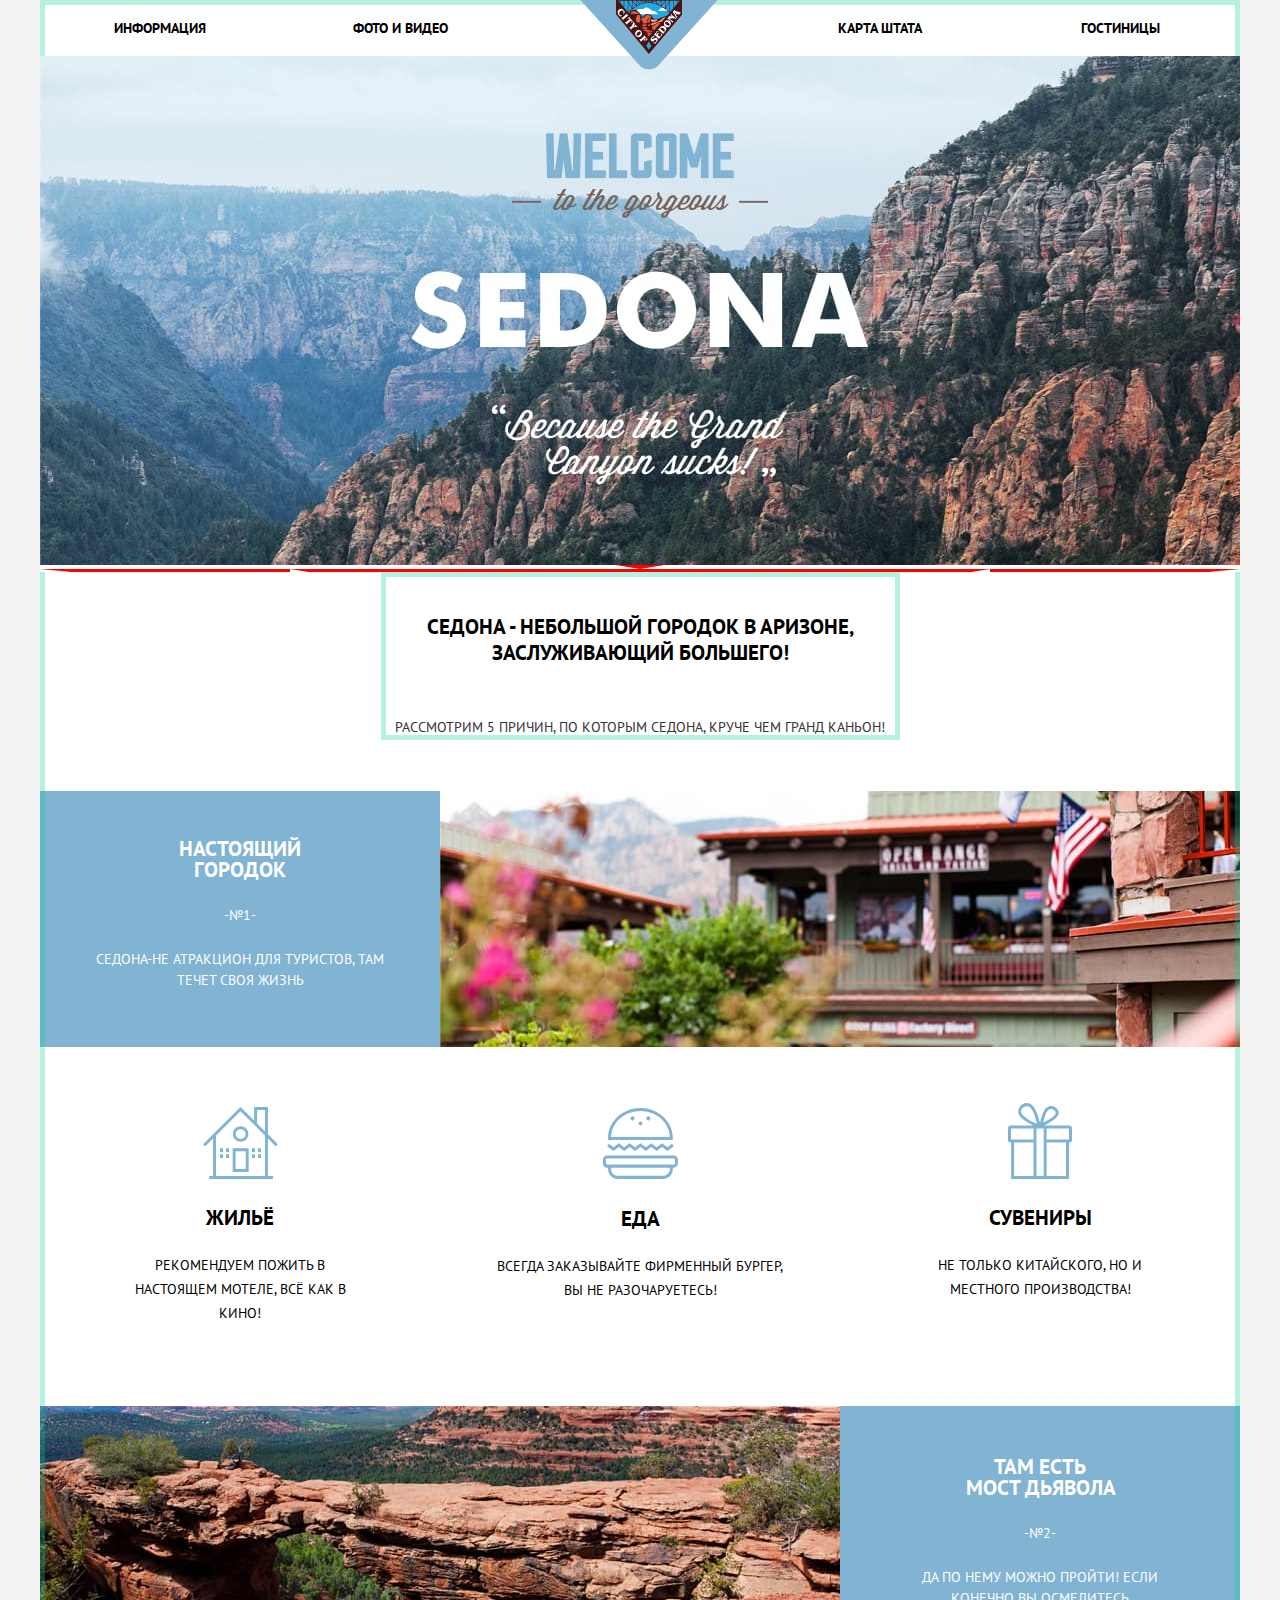
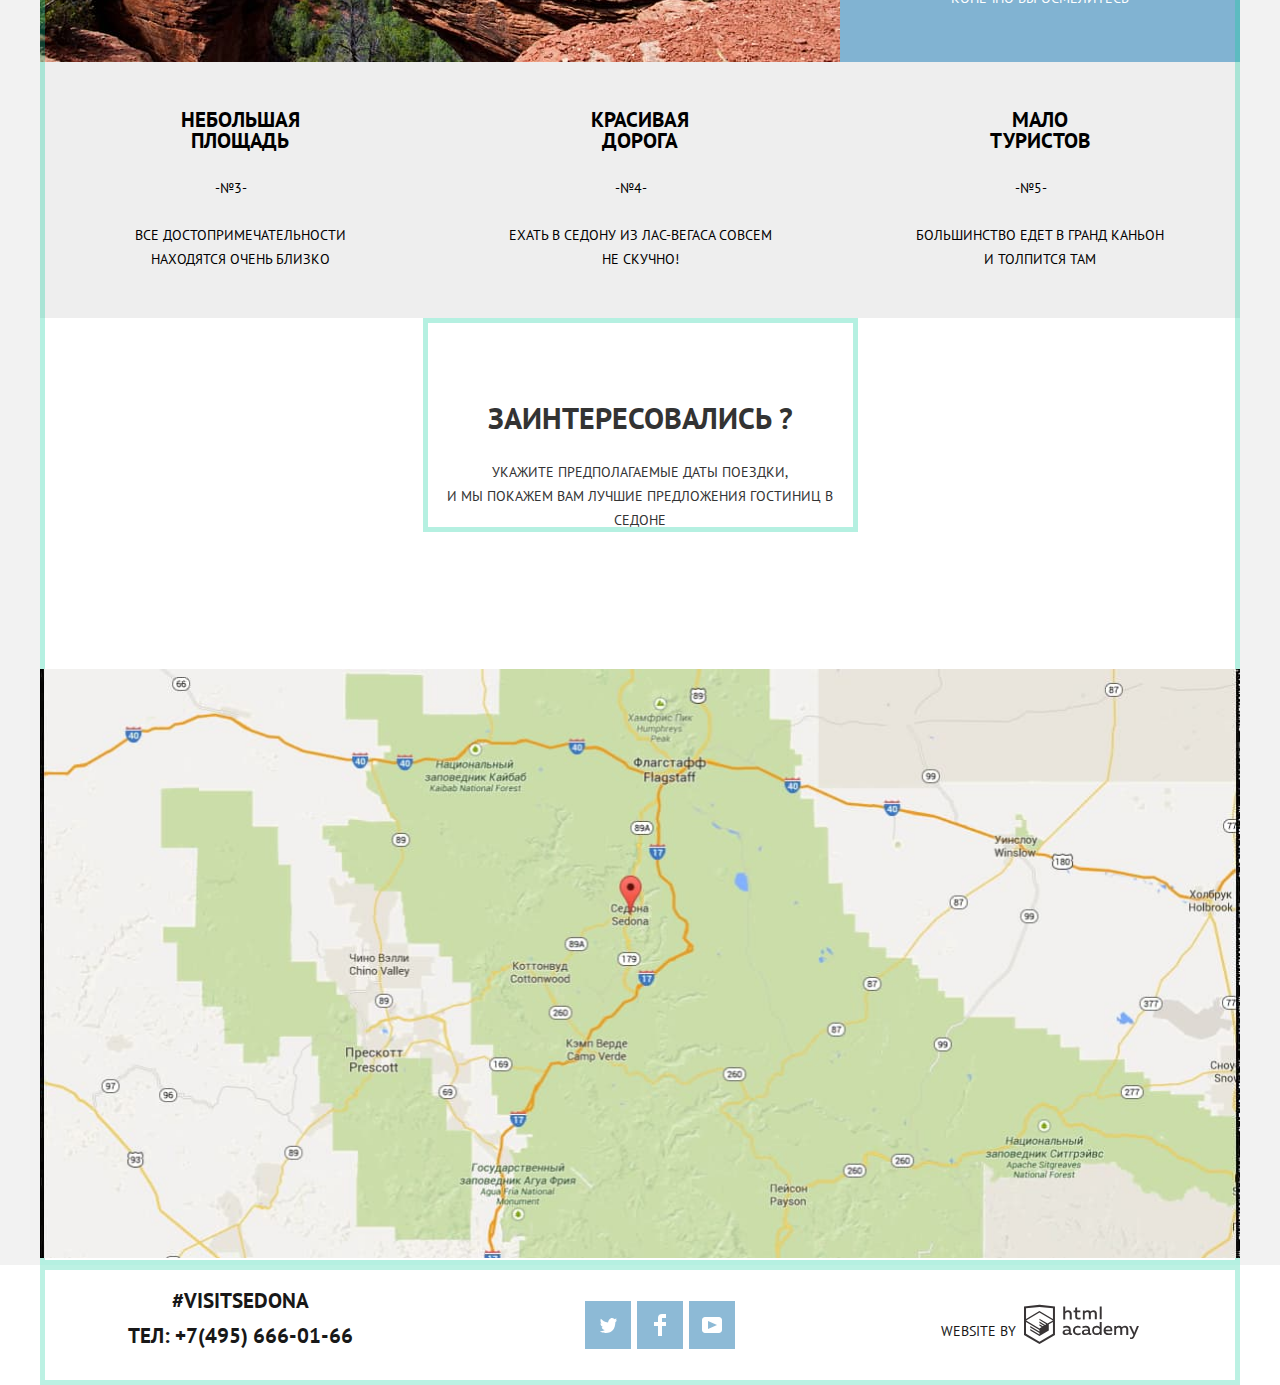
==== index.html @ dfbf3ab3 "Никак не закончим строить сетки" ====
<!DOCTYPE html>
<html class="page" lang="ru">
  <head>
    <meta charset="utf-8">
    <title>HTML Academy: Седона</title>
    <link rel="stylesheet" href="https://fonts.googleapis.com/css2?family=PT+Sans:wght@400;700&display=swap">
    <link href="normalize.css" rel="stylesheet">
    <link href="css/style.css" rel="stylesheet">
  </head>
  <body class="page-body">
    <div class="wrapper">
  <header class="main-header">
    <nav class="main-navigation">
      <a class="main-header-logo">
        <img src="img/logo-sedona.svg" width="138" height="70" alt="Логотип отеля">
      </a>
      <ul class="site-navigation">
        <li><a class="menu" href="info.html">Информация</a></li>
        <li><a class="menu" href="content.html">Фото и видео</a></li>
        <li><a class="menu" href="stateMap.html">Карта штата</a></li>
        <li><a class="menu" href="hotels.html">Гостиницы</a></li>
      </ul>
    </nav>    
  </header>  
    <main>
      <!--Main poster-->
      <section class="main-poster">
        <img class="background-picture" src="img/group.jpg" width="1200" height="509" alt="Главный постер">
        <!-- <svg class="shape" width="1200" height="57" viewBox="0 0 1200 57" fill="none" xmlns="http://www.w3.org/2000/svg"> -->
          <path d="M0 57V0L250 24V0L600 57L950 0V24L1200 0V57H0Z" fill="white"/>
          </svg>
      </section>
      <section class="wonderful-sedona">
            <p class="feature-item sedona-text-item">Седона - небольшой городок в Аризоне,
            заслуживающий большего!</p><br><br>
            <p class="feature-item reasons-text-item">
              Рассмотрим 5 причин, по которым Седона, круче чем Гранд Каньон!
            </p>
      </section>
      <section class="real-town">
        <div class="city">
          <p class="subtitle-white true-city">Настоящий городок</p>
          <p class="text-white numero">-№1-</p>
          <p class="text-white live-goes-on">Седона-не атракцион для туристов, там течет своя жизнь</p>
        </div>
        <img src="img/city.jpg" width="800" height="256" alt="улица городка">
      </section>
      <section>
        <ul class="icons">
          <li>
            <img class="house-icon" src="img/house-icon.svg" width="75" height="72" alt="иконка домика">
            <p class="subtitle-black house-text">Жильё</p>
            <p class="black-text house-description-text">Рекомендуем пожить в настоящем мотеле, всё как в кино!</p>
          </li>
          <li>
            <img class="burger-icon" src="img/burger-icon.svg" width="75" height="70" alt="иконка бургера">
            <p class="subtitle-black burger-text">Еда</p>
            <p class="black-text burger-description">Всегда заказывайте фирменный бургер, вы не разочаруетесь!</p>
          </li>
          <li>
            <img class="gift-icon" src="img/gift-icon.svg" width="64" height="77" alt="иконка сувенира">
            <p class="subtitle-black gift-text">Сувениры</p>
            <p class="black-text gift-description">Не только китайского, но и местного производства!</p>
          </li>
        </ul>
      </section>
      <section class="devil-bridge">
        <img src="img/bridge.jpg" width="800" height="256" alt="дьявольский мост">
        <div class="city">
          <p class="subtitle-white bridge-text">Там есть <nobr>мост дьявола</nobr></p>
          <p class="text-white numero">-№2-</p>
          <p class="text-white live-goes-on">Да по нему можно пройти! Если конечно вы осмелитесь</p>
        </div>    
      </section>
      <section class="gray-background">
        <ul class="icons gray-line-features">
          <li>
            <p class="subtitle-black small-square">Небольшая площадь</p>
            <p class="black-text numero">-№3-</p>
            <p class="black-text small-square-description">Все достопримечательности находятся очень близко</p>
          </li>
          <li>
            <p class="subtitle-black small-square">Красивая дорога</p>
            <p class="black-text numero">-№4-</p>
            <p class="black-text sedona-not-boring">Ехать в Седону из Лас-Вегаса совсем не скучно!</p>
          </li>
          <li>
            <p class="subtitle-black small-square">Мало туристов</p>
            <p class="black-text numero">-№5-</p>
            <p class="black-text small-square-description">Большинство едет в гранд каньон и толпится там</p>
          </li>
        </ul>  
      </section>
      <section class="interested">
            <p class="feature-item interested-text-item">Заинтересовались ?</p>
            <p class="feature-item travel-date-text-item">Укажите предполагаемые даты поездки,<br>
            и мы покажем вам лучшие предложения гостиниц в седоне
            </p>
      </section>
      <!-- Booking form -->
      <section class="form">
        <button type="button">Поиск гостиницы в седоне</button>
        <form action="https://echo.htmlacademy.ru" method="post">
          <p>
            <label for="check-in-date">Дата заезда</label> 
            <input id="check-in-date" type="text" name="check-in" placeholder="24 апреля 2017"> 
          </p>
          <p>
            <label for="check-out-date">Дата выезда</label> 
            <input id="check-out-date" type="text" name="check-out" placeholder="4 июля 2017"> 
          </p>
          <p>
            <label for="number-of-adults">Взрослые</label> 
            <button type="button">+</button>
            <input id="number-of-adults" type="number" name="adults" placeholder="2">
            <button type="button">-</button>  
          </p>
          <p>
            <label for="number-of-kids">Дети</label> 
            <button type="button">-</button>   
            <input id="number-of-kids" type="number" name="kids" placeholder="0">
            <button type="button">+</button>
          </p>    
          <button type="submit">Найти</button>
        </form>
      </section>    
      <section>
          <img class="map-picture" src="img/map.png" width="1200" height="594" alt="карта">
      </section>  
    </main>
    <footer class="page-footer">
      <!--Contact info-->
      <section>
          <a class="contacts visit" href="#">#VISITSEDONA</a>
          <a class="contacts tel" href="tel:+7(495) 666-01-66">ТЕЛ: +7(495) 666-01-66</a>
      </section>
      <!--Social network icons-->
      <section>
        <ul class="social-button">
          <li>
            <a class="social-items twitter" href="www.twitter.com">
              <img src="img/twitter.svg" width="17" height="17" alt="Иконка Twitter">
            </a>
          </li>
          <li>
            <a class="social-items facebook" href="www.facebook.com">
              <img src="img/fb-icon.svg" width="12" height="22" alt="Иконка Facebook">
            </a>
          </li>
          <li>
            <a class="social-items youtube" href="www.youtube.com">
              <img src="img/youtube.svg" width="20" height="16" alt="Иконка Youtube">
            </a>
          </li>
        </ul>
      </section>
      <!--Website creator info-->
      <section class="copyright">
          <a class="website" href="https://htmlacademy.ru/intensive/htmlcss">
            <p class="created">WEBSITE BY</p>
            <svg class="academy" width="115" height="41" id="Layer_1" data-name="Layer 1" xmlns="http://www.w3.org/2000/svg" viewBox="0 0 108.08 36.85"><title>logo-htmlacademy-small1</title><path d="M44.61,26.88a2,2,0,0,0,.55-0.1v1.33a3.25,3.25,0,0,1-1.18.21,1.67,1.67,0,0,1-1.67-1,4.84,4.84,0,0,1-3.14,1.08c-1.51,0-2.91-.83-2.91-2.55,0-2.13,2-2.79,3.71-2.79a11.08,11.08,0,0,1,2.17.25v-0.3c0-1-.76-1.77-2.19-1.77a7.42,7.42,0,0,0-3,.64v-1.7a10.21,10.21,0,0,1,3.19-.55c2.36,0,3.81,1.12,3.81,3.65v3a0.54,0.54,0,0,0,.49.59h0.17Zm-6.44-1.13A1.35,1.35,0,0,0,39.63,27h0.11a3.39,3.39,0,0,0,2.41-1V24.58a9.72,9.72,0,0,0-1.81-.21c-1,0-2.16.33-2.16,1.38h0Zm12.36-6.11a5,5,0,0,1,2.57.64V22a4.08,4.08,0,0,0-2.3-.7,2.75,2.75,0,1,0,0,5.49,5,5,0,0,0,2.43-.64v1.71a6.27,6.27,0,0,1-2.76.57A4.21,4.21,0,0,1,46,24.51q0-.21,0-0.41a4.32,4.32,0,0,1,4.18-4.46h0.38Zm12.17,7.24a2,2,0,0,0,.55-0.1v1.33a3.25,3.25,0,0,1-1.18.21,1.67,1.67,0,0,1-1.67-1,4.84,4.84,0,0,1-3.14,1.08c-1.51,0-2.91-.83-2.91-2.55,0-2.13,2-2.79,3.71-2.79a11.08,11.08,0,0,1,2.17.25v-0.3c0-1-.76-1.77-2.19-1.77a7.42,7.42,0,0,0-3,.64v-1.7a10.21,10.21,0,0,1,3.19-.55c2.36,0,3.81,1.12,3.81,3.65v3a0.54,0.54,0,0,0,.49.59h0.17Zm-6.44-1.13A1.35,1.35,0,0,0,57.73,27h0.11a3.39,3.39,0,0,0,2.41-1V24.58a9.72,9.72,0,0,0-1.81-.21c-1.06,0-2.16.33-2.16,1.38h0ZM73,16V28.2H71.35V26.88a3.88,3.88,0,0,1-3.19,1.54,4.4,4.4,0,0,1,0-8.78,3.81,3.81,0,0,1,3,1.3V16H73Zm-4.53,5.22a2.76,2.76,0,1,0,0,5.52A2.86,2.86,0,0,0,71.15,25V23A2.91,2.91,0,0,0,68.49,21.27ZM79,19.64c3.31,0,4.46,2.68,3.92,5.09H76.7c0.21,1.5,1.67,2.11,3.19,2.11a6.11,6.11,0,0,0,2.64-.59v1.6a7.14,7.14,0,0,1-3,.57C77,28.42,74.78,27,74.78,24a4.18,4.18,0,0,1,4-4.39H79Zm0.09,1.54a2.28,2.28,0,0,0-2.44,2.1v0.06H81.3A2,2,0,0,0,79.13,21.18Zm5.73,7V19.87h1.65v1a3.81,3.81,0,0,1,2.78-1.27A2.86,2.86,0,0,1,91.89,21a4.12,4.12,0,0,1,2.91-1.33A3.06,3.06,0,0,1,98,23V28.2h-1.9V23.05a1.59,1.59,0,0,0-1.42-1.75H94.42a2.8,2.8,0,0,0-2.07,1.12V28.2h-1.9V23.05A1.59,1.59,0,0,0,89,21.31H88.8a3,3,0,0,0-2.21,1.29v5.63H84.86Zm21.31-8.33h1.9l-3.91,9.46c-0.9,2.17-2.09,2.86-3.35,2.86a4.76,4.76,0,0,1-1.1-.14V30.46a2.86,2.86,0,0,0,.85.12c0.9,0,1.58-.64,2.07-1.9l0.17-.42-4-8.4h2l2.86,6.29ZM38.73,1.46V6.22a3.81,3.81,0,0,1,2.7-1.14,3.25,3.25,0,0,1,3.44,3.4v5.15H43V8.72a1.81,1.81,0,0,0-1.61-2h-0.3a2.93,2.93,0,0,0-2.32,1.39v5.52h-1.9V1.46h1.9ZM49.94,2.31v3h3V6.91h-3v3.81c0,1.1.5,1.46,1.58,1.46a4.49,4.49,0,0,0,1.69-.33v1.6A6.8,6.8,0,0,1,51,13.8a2.55,2.55,0,0,1-2.86-2.74V6.89H46.58V5.26h1.5V2.74Zm5.4,11.31V5.28H57v1A3.81,3.81,0,0,1,59.77,5a2.86,2.86,0,0,1,2.6,1.33A4.12,4.12,0,0,1,65.28,5,3.06,3.06,0,0,1,68.44,8.4v5.21h-1.9V8.46a1.59,1.59,0,0,0-1.42-1.75H64.89a2.8,2.8,0,0,0-2.07,1.12v5.78h-1.9V8.46A1.59,1.59,0,0,0,59.5,6.71H59.27A3,3,0,0,0,57.06,8v5.63H55.34ZM71.17,1.45H73V13.6H71.17V1.45ZM14.71,0H14.55L0,1.54V28.21l14.55,8.66,14.55-8.66V1.54Zm12.5,27.1L14.55,34.64,1.9,27.12V16.18l12.59,7.5V25L5.86,19.9v1.31l8.68,5.21v1.39L5.87,22.65V24l8.68,5.21,8.75-5.24V18.31L27.2,16V27.12Zm0-12.53-3.48,2-1.6,1L14.51,13v1.31L21,18.23H21l-0.14.09-1,.54-5.37-3.2V17l4.24,2.52-1,.67-3.2-1.9v1.31l2.1,1.24L14.5,22.1,2,14.65,14.51,7.11Zm0-1.32L14.49,5.76,1.91,13.25v-10L14.56,1.92,27.21,3.25v10h0Z" transform="translate(0 -0.02)" fill="#231f20"/></svg>
          </a>
      </section>
    </footer>
  </body>
</html>
---- css/style.css ----
/* Variables */
:root {
  --basic-black: #000000;
  --basic-white: #ffffff;
  --blue: #81B3D2;
  --medium-blue: #669EC0;
  --dark-blue: #5496BD;
  --silver: #EEEEEE;
  --dark-silver: #B3B3B3;
  --brown: #766357;
  --dark-gray: #231F20;
  --dark-white: #F2F2F2;
  --light-black: #333333;
  --basic-gray: #666666;
  --text-blue: #639FC3;
  --hover-brown: #604E43;
  --active-brown: #503E33;
  --brown-text: #A9A19B;
  --metalic: #BDBBBC;
  --narrow-silver: #CACACA;
  --checkbox-gray: #6a6a6a;
}

body {
  min-width: 1200px;
  margin: 0 auto;
  padding: 0;
  font-family: "PT Sans", Arial, sans-serif;
  font-size: 14px;
  line-height: 24px;
  font-weight: 400;
  text-transform: uppercase;
  color: var(--basic-black);
  background-color: var(--basic-white);
}

a {
  text-decoration: none;
}
  
img {
    max-width: 100%;
    height: auto;
}

/* Form */
.form {
  display: none;
}

/* Main navigation */
.site-navigation {
  font-weight: 700;
  font-size: 14px;
  line-height: 26px;
  color: var(--basic-black);
  display: flex;
  justify-content: center;
  align-items: center;
  list-style: none;
  width: 100%;
  padding-left: 0;
  margin-top: 15px;
  margin-bottom: 15px;
}

/* Main navigation style link */

.site-navigation {
  list-style: none;
}

.menu:link {
  color: var(--basic-black);
}

.menu:hover {
  color: var(--blue);
}

.menu:visited {
  color: var(--dark-silver);
}

.menu:active {
  color: var(--brown);
}

/* Content */

.sedona-text-item {
  font-weight: 700;
  font-size: 21px;
  line-height: 26px;
  color: var(--basic-black);
  margin: 0;
  padding: 0;
}

.reasons-text-item {
  font-size: 14px;
  line-height: 26px;
  color: var(--light-black);
  margin: 0;
  padding: 0;
}

.interested-text-item {
  font-weight: 700;
  font-size: 30px;
  line-height: 24px;
  color: var(--light-black);
}

.travel-date-text-item {
  font-size: 14px;
  line-height: 24px;
  margin: 0;
  color: var(--light-black);
  text-align: center;
}

.icons {
  list-style: none;
  display: grid;
  grid-template-columns: 1fr 1fr 1fr;
  margin: 0px;
  padding: 0px; 
}

/* House item with description */

.house-icon {
  display: flex;
  padding-top: 60px;
  margin: 0 auto;
}

.house-text {
  padding-top: 28px;
  text-align: center;
  margin: 0;
}

.house-description-text {
  max-width: 254px;
  padding-top: 25px;
  text-align: center;
  margin: 0 auto;
}

/* Burger item with description */

.burger-icon {
  display: flex;
  padding-top: 61px;
  margin: 0 auto;
}

.burger-text {
  padding-top: 29px;
  text-align: center;
  margin: 0;
}

.burger-description {
  max-width: 297px;
  padding-top: 25px;
  text-align: center;
  margin: 0 auto;
}

/* Gift item with description */

.gift-icon {
  display: flex;
  padding-top: 56px;
  margin: 0 auto;
}

.gift-text {
  padding-top: 28px;
  text-align: center;
  margin: 0;
}

.gift-description {
  max-width: 270px;
  padding-top: 25px;
  text-align: center;
  margin: 0 auto;
}

/* Small square with description */

.small-square {
  max-width: 119px;
  padding-top: 47px;
  margin: 0 auto;
  text-align: center;
}

.small-square-description {
  max-width: 250px;
  padding-top: 23px;
  text-align: center;
  margin: 0 auto;
}

.sedona-not-boring {
  max-width: 265px;
  padding-top: 23px;
  text-align: center;
  margin: 0 auto;
}

.gray-line-features {
  min-height: 256px;
}

.gray-background {
  background-color: var(--silver);
}
.city {
  background-color: var(--blue);
  text-align: center;
}

.subtitle-white {
  font-weight: 700;
  font-size: 21px;
  line-height: 21px;
  color: var(--basic-white);
}

.text-white {
  font-size: 14px;
  line-height: 21px;
  color: var(--basic-white);
}

.text-white-subtitle {
  font-weight: 700;
  font-size: 16px;
  line-height: 21px;
  color: var(--basic-white);
}

.subtitle-black {
  font-weight: 700;
  font-size: 21px;
  line-height: 21px;
  color: var(--basic-black); 
}

.text-black {
  font-size: 14px;
  line-height: 21px;
  color: var(--basic-black);
}

.sort {
  font-size: 12px;
  line-height: 18px;
  color: var(--basic-black);
}

/* Feature */

.feature-item {
  text-align: center;
}

/* Footer */

.contacts {
  font-weight: 700;
  font-size: 21px;
  line-height: 26px;
  color: var(--basic-black);
}

/* Social button */

.social-button {
  list-style: none;
  text-align: center;
}

.sort-items {
  list-style: none; 
}

.social-items:link {
  background-color: var(--blue);
}
.social-items:hover {
  background-color: var(--medium-blue);
}
.social-items:active {
  background-color: var(--dark-blue);
}

.website {
  display: flex;
  flex-direction: row;
  font-size: 14px;
  line-height: 26px;
  color: var(--basic-black);
}

.academy:link path {
  fill: var(--dark-gray);
}

.academy:hover path {
  fill: var(--blue);
}

.academy:active path {
  fill: var(--metalic);
}

.option:link {
  color: var(--basic-black);
  opacity: 0.3;
  border-bottom: 1px dotted;
  border-color: var(--blue);
}

.option:hover {
  color: var(--blue);
  opacity: 1;
  border-bottom: 1px dotted;
  border-color: var(--blue);
}

.option:active {
  color: var(--basic-black);
  border: none;
}
.option:visited {
  color: var(--blue);
  border: none;
}

.hotel-name:link {
  color: var(--basic-black);
}

.hotel-name:hover {
  color: var(--blue);
}

.hotel-name:active .hotel-text {
  color: var(--basic-black);
  opacity: 0.3;
}

/* up & down Narrows */

.narrow:link path {
  fill: var(--narrow-silver);
}

.narrow:hover path {
  fill: var(--basic-black);
}

.narrow:active path {
  fill: var(--blue);
}

.narrow:visited path {
  fill: var(--blue);
}

/* Buttons */
.more-info {
  width: 110px;
  min-height: 27px;
  color: var(--basic-white);
  background-color: var(--blue);
}

.show-button {
  font-size: 14px;
  line-height: 21px;
  width: 137px;
  min-height: 36px;
  color: var(--basic-white);
  border: 2px solid;
  border-color: var(--basic-white);
  border-radius: 2px;
}

.show-button:hover {
  color: var(--basic-black);
  background-color: var(--basic-white);
}

/* Checkbox */

.book {
  min-width: 142px;
  color: var(--basic-white);
  background-color: var(--brown);
  margin-left: 6px;
}

.mark {
  padding: 0;
  margin: 0;
  height: 27px;
  font-weight: 700;
  font-size: 14px;
  line-height: 21px;
  color: var(--basic-white);
}  

.more-info:hover {
  background-color: var(--medium-blue);
}

.more-info:active {
  background-color: var(--dark-blue);
  color: var(--text-blue);
}

.book:hover {
  background-color: var(--hover-brown) ;
}

.book:active {
  background-color: var(--active-brown) ;
  color: var(--brown-text);
}

/* Wrapper */
.wrapper {
  margin: 0 auto;
  background-color: white;
  width: 1200px;
  outline: 5px solid rgba(10, 206, 157, 0.3);
  outline-offset: -5px; 
}

/* Grid */

.page {
  height: 100%;
  background-color: var(--basic-white);
}

.page-body {
  min-height: 100%;
  width: 1280px;
  display: grid;
  grid-template-rows: min-content 1fr min-content;
  align-content: start;
  background-color: var(--dark-white);
}

/* LOGO */

.main-navigation {
  position: relative;
}

.main-header-logo {
  display: inline-block;
  position: absolute;
  top: 0; 
  left: 45%;
  transform: translateX(-50%);
  transform: translateY(-20%);
  z-index: 1;
}

/* Main navigation */
.site-navigation li {
  width: 20%;
  text-align: center;
  box-sizing: border-box;
}

.site-navigation li:nth-child(4n+2) {
  margin-right: 20%;
}

.main-poster {
  position: relative;
  width: 100%;
  background-image: url(../img/Shape.svg);
  background-color: red;
}

.wonderful-sedona {
  padding-top: 42px;
  margin-bottom: 33px;
  margin: 0 auto;
  max-width: 519px;
  outline: 5px solid rgba(10, 206, 157, 0.3);
  outline-offset: -5px; 
}

.real-town {
  display: grid;
  grid-template-columns: auto 800px;
  margin-top: 51px;
}

.true-city {
  max-width: 149px;
  padding-top: 47px;
  margin: 0 auto;
}

.numero {
  max-width: 51px;
  padding-top: 25px;
  margin: 0 auto;
}

.live-goes-on {
  max-width: 301px;
  padding-top: 23px;
  margin: 0 auto;
}

.bridge-text {
  max-width: 149px;
  padding-top: 50px;
  margin: 0 auto;
}

.devil-bridge {
  margin-top: 81px;
  display: grid;
  grid-template-columns: 800px auto;
}

.interested {
  width: 435px;
  padding-top: 58px;
  margin: 0 auto;
  outline: 5px solid rgba(10, 206, 157, 0.3);
  outline-offset: -5px; 
}

/* Map picture */

.map {
  position: relative;
}

.map-picture {
  margin-top: 137px;
  position: relative;
}

/* Footer */

.page-footer {
  display: grid;
  grid-template-columns: 1fr 1fr 1fr;
  position: absolute;
  background-color: var(--basic-white);
  opacity: 0.9;
  width: 1200px;
  height: 120px;
  /* top: 2695px; */
  outline: 5px solid rgba(10, 206, 157, 0.3);
  outline-offset: -5px; 
}

.visit {
  display: flex;
  flex-direction: column;
  align-items: center;
  padding-top: 23px;
  margin: 0 auto;
}

.tel {
  display: flex;
  flex-direction: column;
  padding-top: 9px;
  align-items: center;
}

/* Social button */

.social-button {
  display: grid;
  grid-template-columns: 46px 46px 46px;
  grid-column-gap: 6px;
  margin: 0 auto;
  padding-top: 36px;
  justify-content: center;
}

.twitter {
  width: 46px;
  height: 48px;
  display: flex;
  justify-content: center;
  align-items: center;
  background-color: var(--blue);
}

.facebook {
  width: 46px;
  height: 48px;
  display: flex;
  justify-content: center;
  align-items: center;
  background-color: var(--blue);
}

.youtube {
  width: 46px;
  height: 48px;
  display: flex;
  justify-content: center;
  align-items: center;
  background-color: var(--blue);
}

.copyright {
  display: flex;
  margin: 0 auto;
  padding-top: 39px;
}

.academy {
  margin-left: 8px;
}

/* Hotels */

.infrastructure {
  list-style: none;
}

.hotel-list {
  display: grid;
  grid-template-columns: 527px 527px;
  padding-left: 73px;
  padding-right: 73px;
  margin: 0 auto;
  list-style: none;
}

.hotels-main {
  display: flex;
  flex-direction: column;
  flex-wrap: wrap;
  height: 150px;
}

.hotel-name {
  font-weight: 700;
  font-size: 21px;
  line-height: 26px;
  color: var(--basic-black);
}

.hotel {
  display: flex;
  flex-direction: row;
  flex-wrap: nowrap;
  font-size: 14px;
  line-height: 21px;
  color: var(--light-black);
}

.housing {
  padding-top: 30px;
  margin: 0;
}

.hotel-text {
  padding-top: 23px;
  margin: 0;
}

.price {
  margin-left: 9px;
}

.hotel-description {
  margin: 0;
  padding-left: 29px;
}

/* Rating */

.rating {
  display: flex;
  flex-direction: column;
  justify-content: flex-start;
}

.rating-number {
  display: flex;
  justify-content: center;
  align-items: center;
  margin-top: 47px;
  font-size: 14px;
  line-height: 21px;
  color: var(--basic-gray);
  width: 110px;
  min-height: 27px;
  background-color: var(--dark-white);
  background-size: 27px;
}

.rating-star {
  display: flex;
  flex-direction: row;
  justify-content: flex-end;
}

.star-pic {
  margin-top: 29px; 
}

.stick {
  margin-left: -73px;
}

.stick1 {
  margin-left: -600px;
}
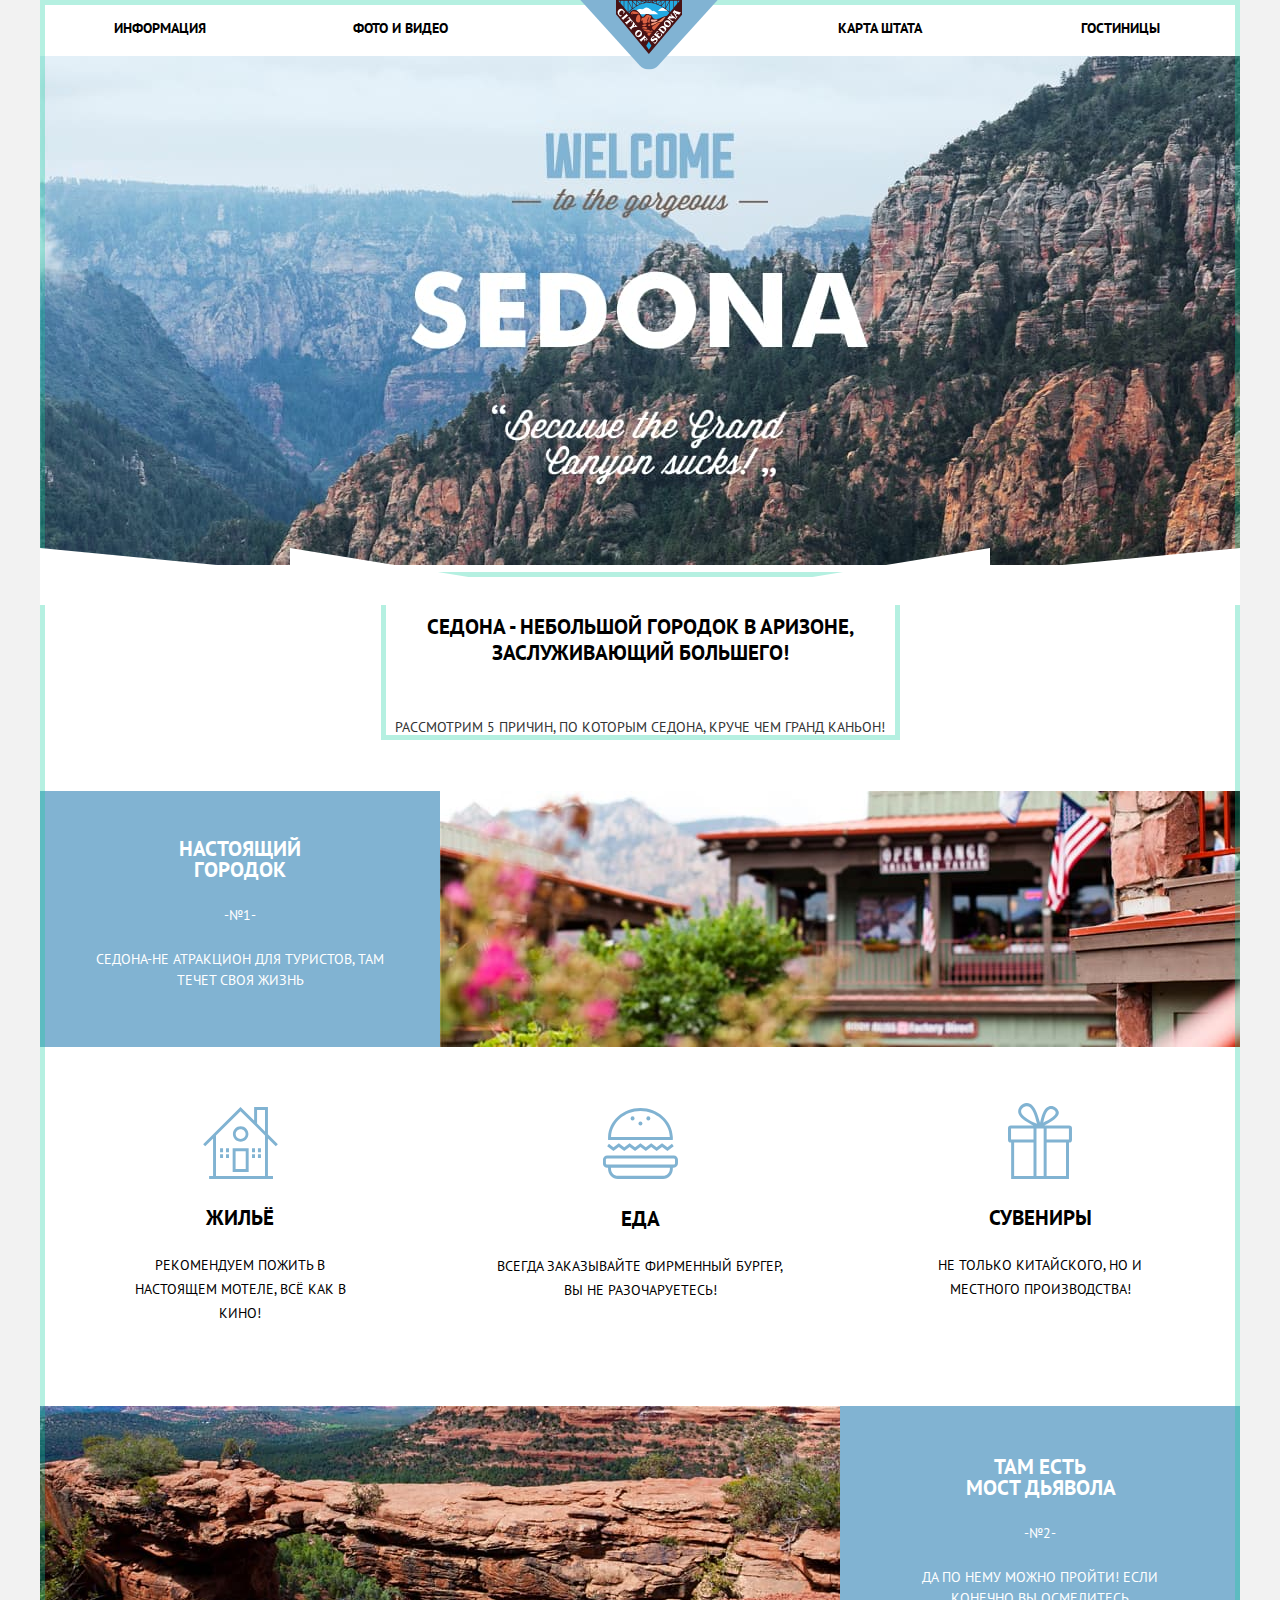
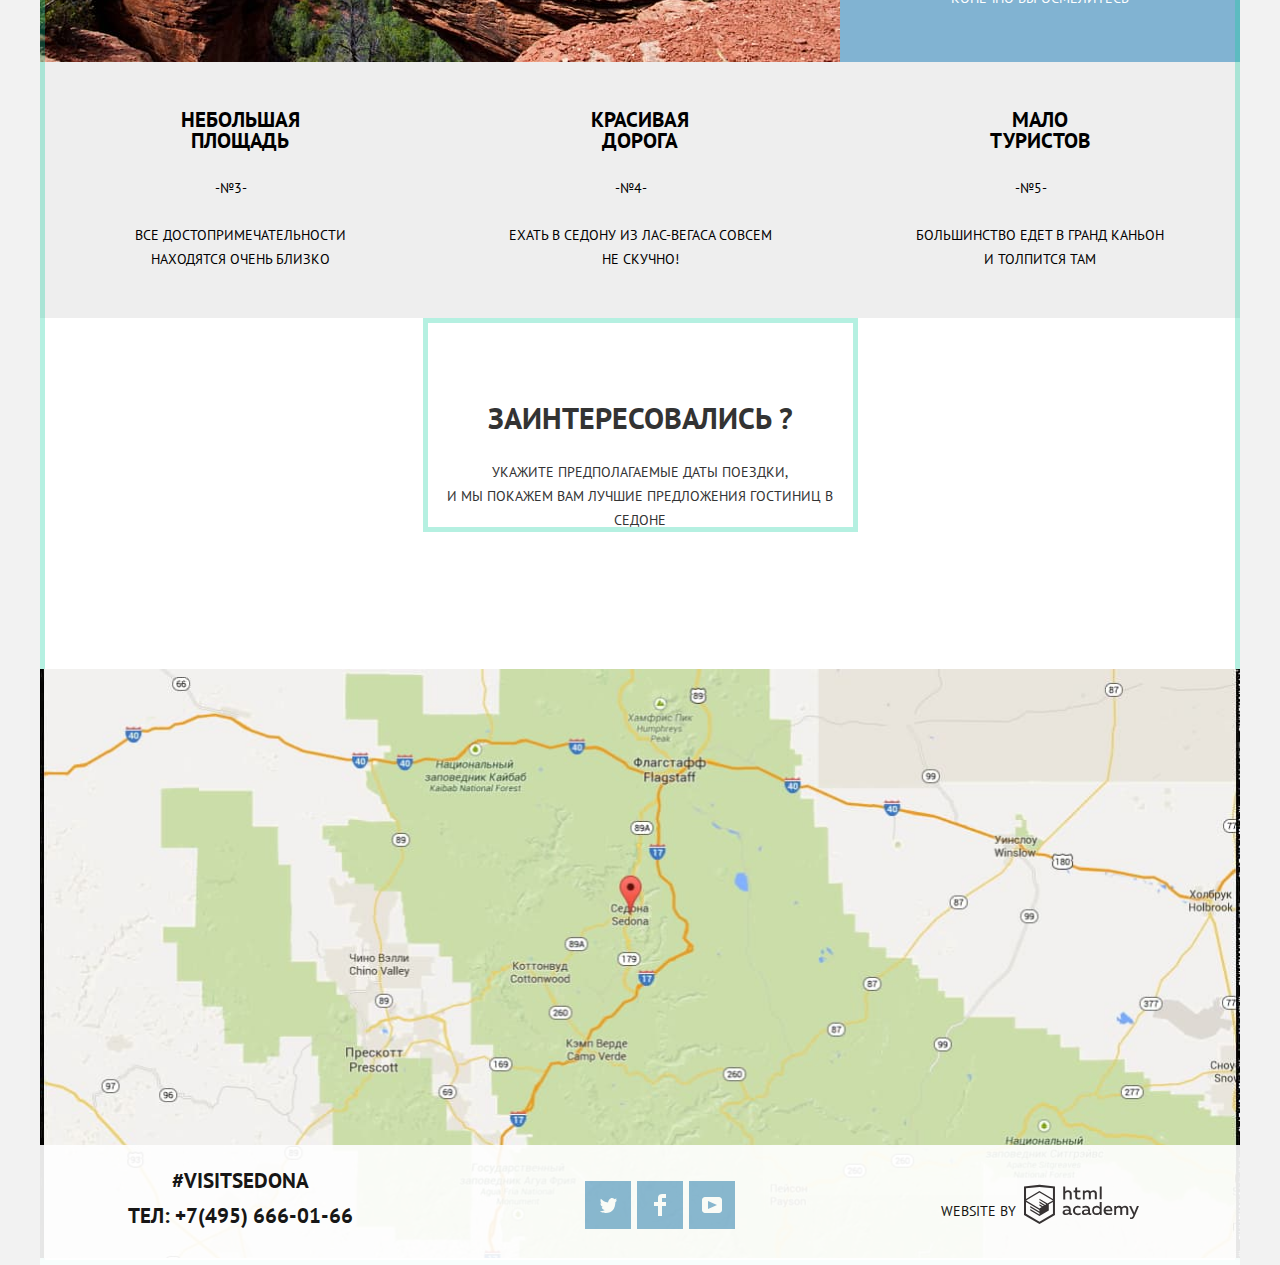
==== commit 3a60c864: "Правки" ====
--- a/index.html
+++ b/index.html
@@ -24,12 +24,9 @@
   </header>  
     <main>
       <!--Main poster-->
-      <section class="main-poster">
-        <img class="background-picture" src="img/group.jpg" width="1200" height="509" alt="Главный постер">
-        <!-- <svg class="shape" width="1200" height="57" viewBox="0 0 1200 57" fill="none" xmlns="http://www.w3.org/2000/svg"> -->
-          <path d="M0 57V0L250 24V0L600 57L950 0V24L1200 0V57H0Z" fill="white"/>
-          </svg>
-      </section>
+      <div class="main-poster">
+        <img src="img/group.jpg" width="1200" height="509" alt="Главный постер"><span></span>
+      </div>
       <section class="wonderful-sedona">
             <p class="feature-item sedona-text-item">Седона - небольшой городок в Аризоне,
             заслуживающий большего!</p><br><br>
@@ -124,10 +121,11 @@
           <button type="submit">Найти</button>
         </form>
       </section>    
-      <section>
-          <img class="map-picture" src="img/map.png" width="1200" height="594" alt="карта">
-      </section>  
+       
     </main>
+  <section class="map">
+      <img class="map-picture" src="img/map.png" width="1200" height="594" alt="карта">
+  
     <footer class="page-footer">
       <!--Contact info-->
       <section>
@@ -162,5 +160,6 @@
           </a>
       </section>
     </footer>
+  </section> 
   </body>
 </html>
--- a/css/style.css
+++ b/css/style.css
@@ -488,11 +488,14 @@
   margin-right: 20%;
 }
 
-.main-poster {
-  position: relative;
-  width: 100%;
-  background-image: url(../img/Shape.svg);
-  background-color: red;
+.main-poster span {
+  position: absolute;
+  background: url(../img/Shape.svg) no-repeat;
+	background-position: center;
+  top: 126px;  
+	left: 0;  
+	width: 100%; 
+  height: 100%;
 }
 
 .wonderful-sedona {
@@ -556,7 +559,8 @@
 
 .map-picture {
   margin-top: 137px;
-  position: relative;
+  width: 100%;
+	height: auto;
 }
 
 /* Footer */
@@ -565,13 +569,11 @@
   display: grid;
   grid-template-columns: 1fr 1fr 1fr;
   position: absolute;
+  bottom: 0px;
   background-color: var(--basic-white);
   opacity: 0.9;
   width: 1200px;
   height: 120px;
-  /* top: 2695px; */
-  outline: 5px solid rgba(10, 206, 157, 0.3);
-  outline-offset: -5px; 
 }
 
 .visit {
@@ -699,7 +701,8 @@
 .rating {
   display: flex;
   flex-direction: column;
-  justify-content: flex-start;
+  justify-content: flex-end;
+  align-items: flex-end;
 }
 
 .rating-number {
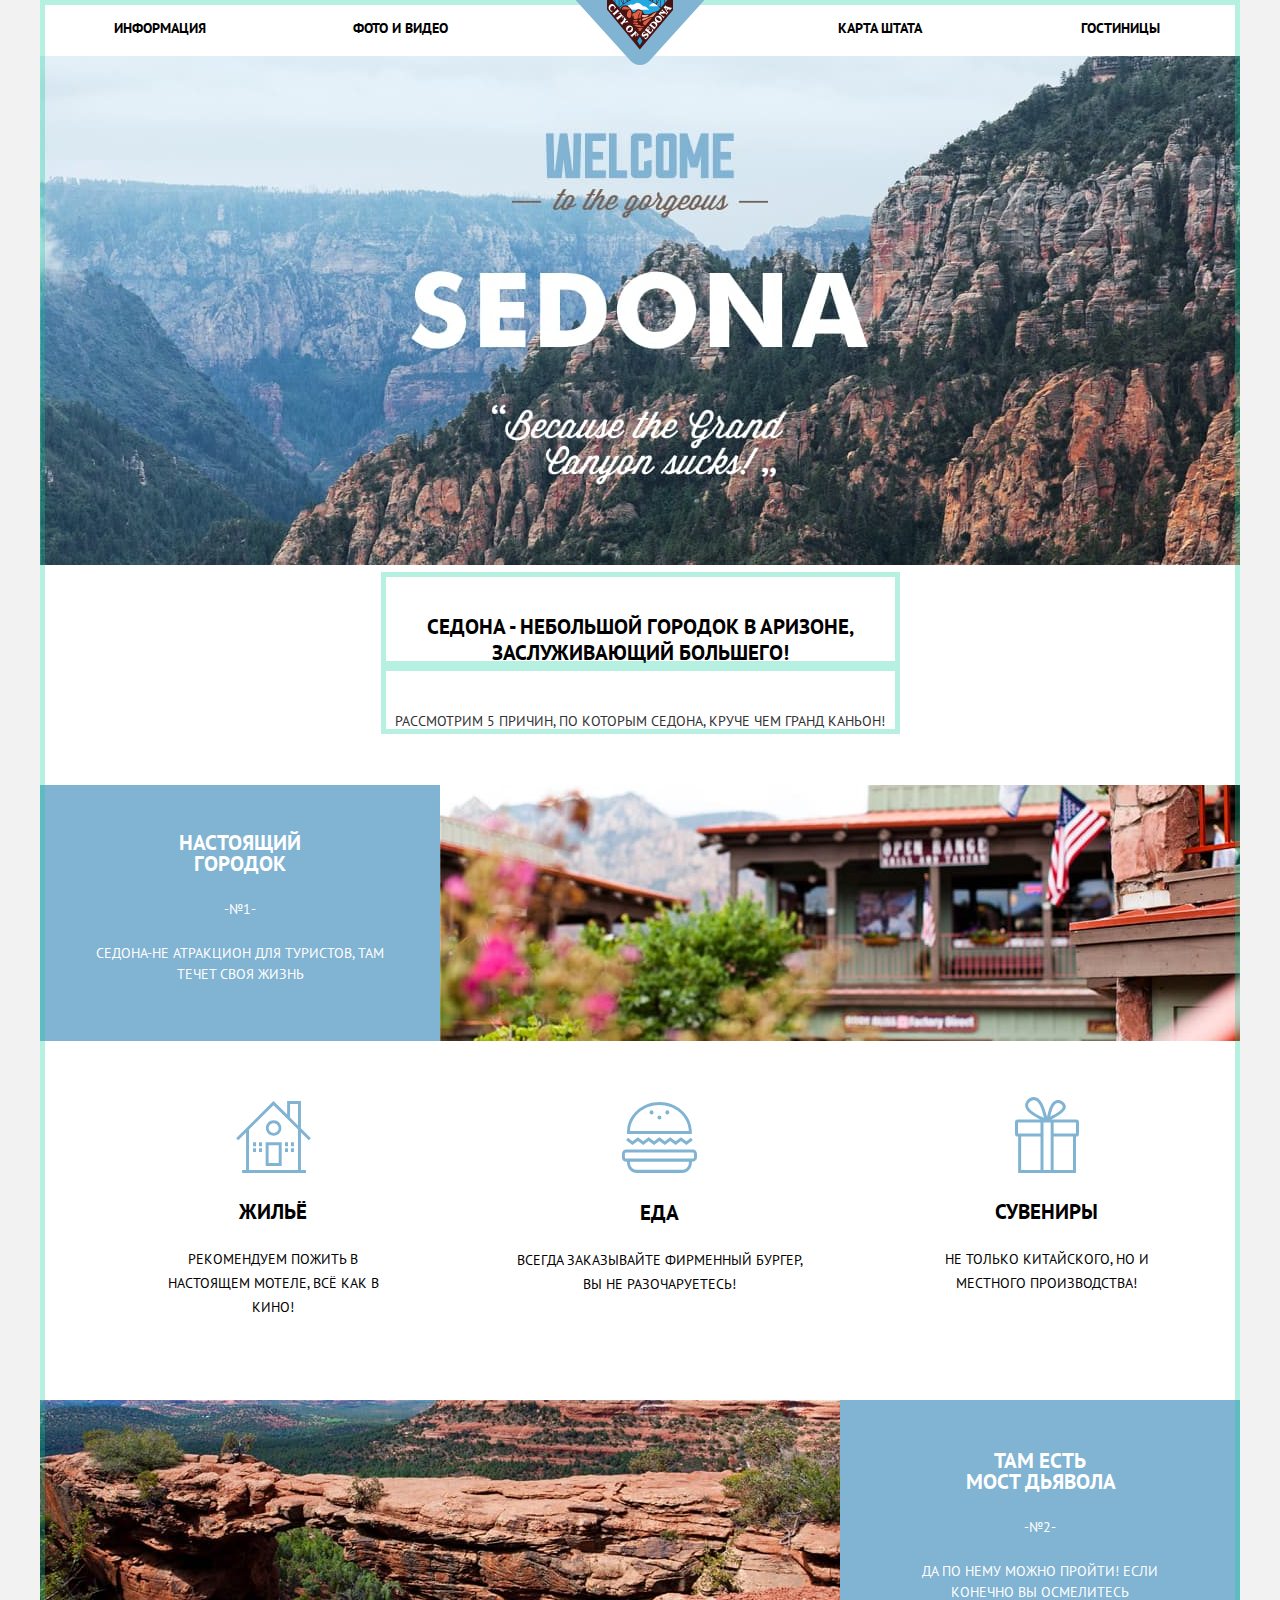
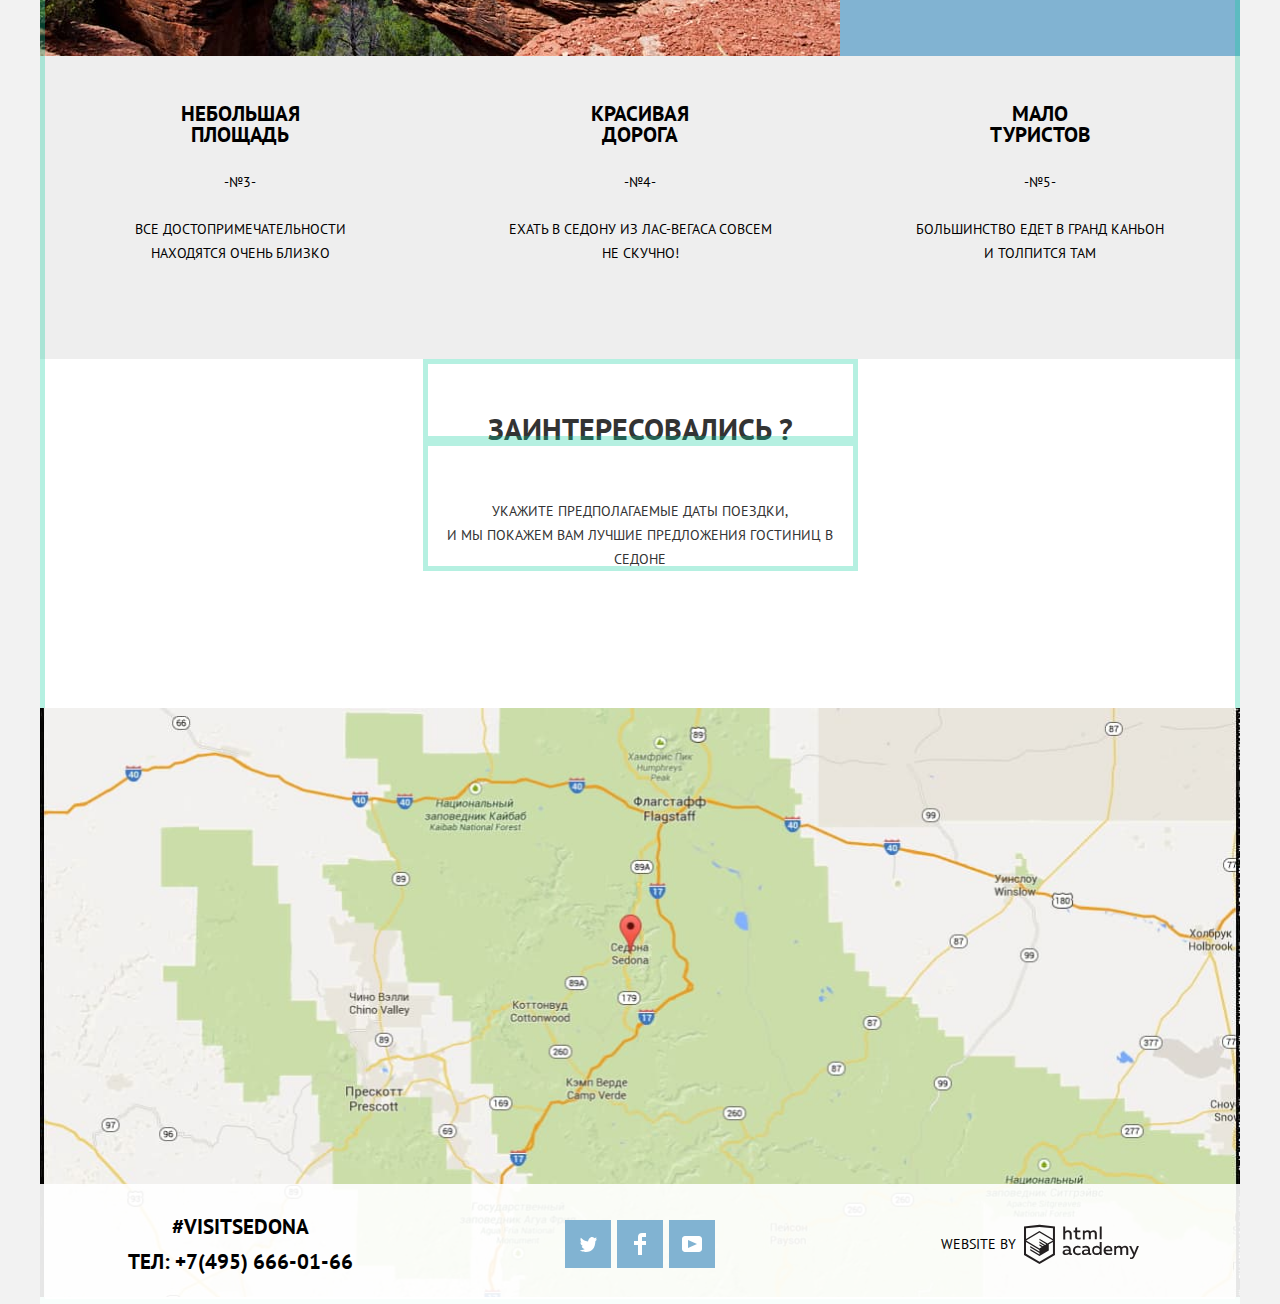
==== commit 55e21955: "Правочки" ====
--- a/index.html
+++ b/index.html
@@ -25,11 +25,11 @@
     <main>
       <!--Main poster-->
       <div class="main-poster">
-        <img src="img/group.jpg" width="1200" height="509" alt="Главный постер"><span></span>
+        <img src="img/group.jpg" width="1200" height="509" alt="Главный постер">
       </div>
       <section class="wonderful-sedona">
             <p class="feature-item sedona-text-item">Седона - небольшой городок в Аризоне,
-            заслуживающий большего!</p><br><br>
+            заслуживающий большего!</p>
             <p class="feature-item reasons-text-item">
               Рассмотрим 5 причин, по которым Седона, круче чем Гранд Каньон!
             </p>
@@ -43,7 +43,7 @@
         <img src="img/city.jpg" width="800" height="256" alt="улица городка">
       </section>
       <section>
-        <ul class="icons">
+        <ul class="icons devil-icons">
           <li>
             <img class="house-icon" src="img/house-icon.svg" width="75" height="72" alt="иконка домика">
             <p class="subtitle-black house-text">Жильё</p>
@@ -125,28 +125,27 @@
     </main>
   <section class="map">
       <img class="map-picture" src="img/map.png" width="1200" height="594" alt="карта">
-  
     <footer class="page-footer">
       <!--Contact info-->
-      <section>
+      <section class="contact-info">
           <a class="contacts visit" href="#">#VISITSEDONA</a>
           <a class="contacts tel" href="tel:+7(495) 666-01-66">ТЕЛ: +7(495) 666-01-66</a>
       </section>
       <!--Social network icons-->
-      <section>
+      <section class="social-network">
         <ul class="social-button">
           <li>
-            <a class="social-items twitter" href="www.twitter.com">
+            <a class="social-items" href="www.twitter.com">
               <img src="img/twitter.svg" width="17" height="17" alt="Иконка Twitter">
             </a>
           </li>
           <li>
-            <a class="social-items facebook" href="www.facebook.com">
+            <a class="social-items" href="www.facebook.com">
               <img src="img/fb-icon.svg" width="12" height="22" alt="Иконка Facebook">
             </a>
           </li>
           <li>
-            <a class="social-items youtube" href="www.youtube.com">
+            <a class="social-items" href="www.youtube.com">
               <img src="img/youtube.svg" width="20" height="16" alt="Иконка Youtube">
             </a>
           </li>
--- a/css/style.css
+++ b/css/style.css
@@ -19,6 +19,7 @@
   --metalic: #BDBBBC;
   --narrow-silver: #CACACA;
   --checkbox-gray: #6a6a6a;
+  --border-gray: #E5E5E5;
 }
 
 body {
@@ -93,7 +94,7 @@
   font-size: 21px;
   line-height: 26px;
   color: var(--basic-black);
-  margin: 0;
+  margin-bottom: 49px;
   padding: 0;
 }
 
@@ -124,8 +125,12 @@
   list-style: none;
   display: grid;
   grid-template-columns: 1fr 1fr 1fr;
-  margin: 0px;
-  padding: 0px; 
+  margin: 0;
+  padding-bottom: 0;
+}
+
+.devil-icons {
+  padding-bottom: 81px;
 }
 
 /* House item with description */
@@ -195,7 +200,6 @@
 
 .small-square {
   max-width: 119px;
-  padding-top: 47px;
   margin: 0 auto;
   text-align: center;
 }
@@ -216,6 +220,8 @@
 
 .gray-line-features {
   min-height: 256px;
+  padding-top: 47px;
+  padding-left: 0;
 }
 
 .gray-background {
@@ -283,14 +289,28 @@
 /* Social button */
 
 .social-button {
+  display: grid;
+  grid-template-columns: 46px 46px 46px;
+  grid-column-gap: 6px;
   list-style: none;
   text-align: center;
+  padding: 0;
+  margin: 0;
 }
 
 .sort-items {
   list-style: none; 
 }
 
+.social-items {
+  width: 46px;
+  height: 48px;
+  display: flex;
+  justify-content: center;
+  align-items: center;
+  background-color: var(--blue);
+}
+
 .social-items:link {
   background-color: var(--blue);
 }
@@ -304,6 +324,8 @@
 .website {
   display: flex;
   flex-direction: row;
+  align-items: center;
+  justify-content: center;
   font-size: 14px;
   line-height: 26px;
   color: var(--basic-black);
@@ -409,9 +431,7 @@
 }
 
 .mark {
-  padding: 0;
-  margin: 0;
-  height: 27px;
+  margin-top: 15px;
   font-weight: 700;
   font-size: 14px;
   line-height: 21px;
@@ -454,7 +474,6 @@
 
 .page-body {
   min-height: 100%;
-  width: 1280px;
   display: grid;
   grid-template-rows: min-content 1fr min-content;
   align-content: start;
@@ -468,12 +487,11 @@
 }
 
 .main-header-logo {
-  display: inline-block;
   position: absolute;
   top: 0; 
-  left: 45%;
+  left: 50%;
   transform: translateX(-50%);
-  transform: translateY(-20%);
+  margin-top: -20px;
   z-index: 1;
 }
 
@@ -488,19 +506,16 @@
   margin-right: 20%;
 }
 
-.main-poster span {
+.main-poster::after {
   position: absolute;
-  background: url(../img/Shape.svg) no-repeat;
-	background-position: center;
-  top: 126px;  
+  background: url(../img/shape.svg) no-repeat;
+  background-position: center;
+  bottom: 0;  
 	left: 0;  
-	width: 100%; 
-  height: 100%;
-}
-
-.wonderful-sedona {
+}
+
+.wonderful-sedona p {
   padding-top: 42px;
-  margin-bottom: 33px;
   margin: 0 auto;
   max-width: 519px;
   outline: 5px solid rgba(10, 206, 157, 0.3);
@@ -520,7 +535,7 @@
 }
 
 .numero {
-  max-width: 51px;
+  text-align: center;
   padding-top: 25px;
   margin: 0 auto;
 }
@@ -538,12 +553,11 @@
 }
 
 .devil-bridge {
-  margin-top: 81px;
   display: grid;
   grid-template-columns: 800px auto;
 }
 
-.interested {
+.interested p {
   width: 435px;
   padding-top: 58px;
   margin: 0 auto;
@@ -569,70 +583,43 @@
   display: grid;
   grid-template-columns: 1fr 1fr 1fr;
   position: absolute;
-  bottom: 0px;
-  background-color: var(--basic-white);
-  opacity: 0.9;
+  bottom: 0;
+  left: 0;
+  background-color: rgba(255, 255, 255, 0.9);
   width: 1200px;
-  height: 120px;
-}
-
-.visit {
+  min-height: 120px;
+}
+
+.footer-secondary {
+  position: relative;
+}
+
+.contact-info {
   display: flex;
   flex-direction: column;
   align-items: center;
-  padding-top: 23px;
-  margin: 0 auto;
-}
-
-.tel {
-  display: flex;
-  flex-direction: column;
-  padding-top: 9px;
+  justify-content: center;
+}
+
+.visit {
+  margin-bottom: 9px;
+}
+
+/* Social button */
+
+
+.social-network {
+  display: flex;
+  flex-direction: row;
   align-items: center;
-}
-
-/* Social button */
-
-.social-button {
-  display: grid;
-  grid-template-columns: 46px 46px 46px;
-  grid-column-gap: 6px;
-  margin: 0 auto;
-  padding-top: 36px;
   justify-content: center;
 }
 
-.twitter {
-  width: 46px;
-  height: 48px;
-  display: flex;
+.copyright {
+  display: flex;
+  flex-direction: row;
+  align-items: center;
   justify-content: center;
-  align-items: center;
-  background-color: var(--blue);
-}
-
-.facebook {
-  width: 46px;
-  height: 48px;
-  display: flex;
-  justify-content: center;
-  align-items: center;
-  background-color: var(--blue);
-}
-
-.youtube {
-  width: 46px;
-  height: 48px;
-  display: flex;
-  justify-content: center;
-  align-items: center;
-  background-color: var(--blue);
-}
-
-.copyright {
-  display: flex;
-  margin: 0 auto;
-  padding-top: 39px;
 }
 
 .academy {
@@ -647,18 +634,19 @@
 
 .hotel-list {
   display: grid;
-  grid-template-columns: 527px 527px;
+  grid-template-columns: 1200px;
+  margin: 0 auto;
+  padding: 0;
+  list-style: none;
+  border-top: 1px solid var(--border-gray);
+}
+
+.hotels-main {
+  display: flex;
+  flex-direction: row;
   padding-left: 73px;
   padding-right: 73px;
-  margin: 0 auto;
-  list-style: none;
-}
-
-.hotels-main {
-  display: flex;
-  flex-direction: column;
-  flex-wrap: wrap;
-  height: 150px;
+  border-bottom: 1px solid var(--border-gray);
 }
 
 .hotel-name {
@@ -666,12 +654,17 @@
   font-size: 21px;
   line-height: 26px;
   color: var(--basic-black);
-}
-
-.hotel {
-  display: flex;
-  flex-direction: row;
-  flex-wrap: nowrap;
+  }
+
+.hotel-text {
+  margin: 0;
+  padding-bottom: 7px;
+}
+
+.place p {
+  display: inline;
+  padding: 0;
+  margin: 0;
   font-size: 14px;
   line-height: 21px;
   color: var(--light-black);
@@ -679,31 +672,15 @@
 
 .housing {
   padding-top: 30px;
-  margin: 0;
-}
-
-.hotel-text {
-  padding-top: 23px;
-  margin: 0;
-}
-
-.price {
-  margin-left: 9px;
+  padding-bottom: 30px;
 }
 
 .hotel-description {
-  margin: 0;
   padding-left: 29px;
+  padding-top: 24px;
 }
 
 /* Rating */
-
-.rating {
-  display: flex;
-  flex-direction: column;
-  justify-content: flex-end;
-  align-items: flex-end;
-}
 
 .rating-number {
   display: flex;
@@ -722,17 +699,6 @@
 .rating-star {
   display: flex;
   flex-direction: row;
-  justify-content: flex-end;
-}
-
-.star-pic {
+  align-items: flex-end;
   margin-top: 29px; 
-}
-
-.stick {
-  margin-left: -73px;
-}
-
-.stick1 {
-  margin-left: -600px;
 }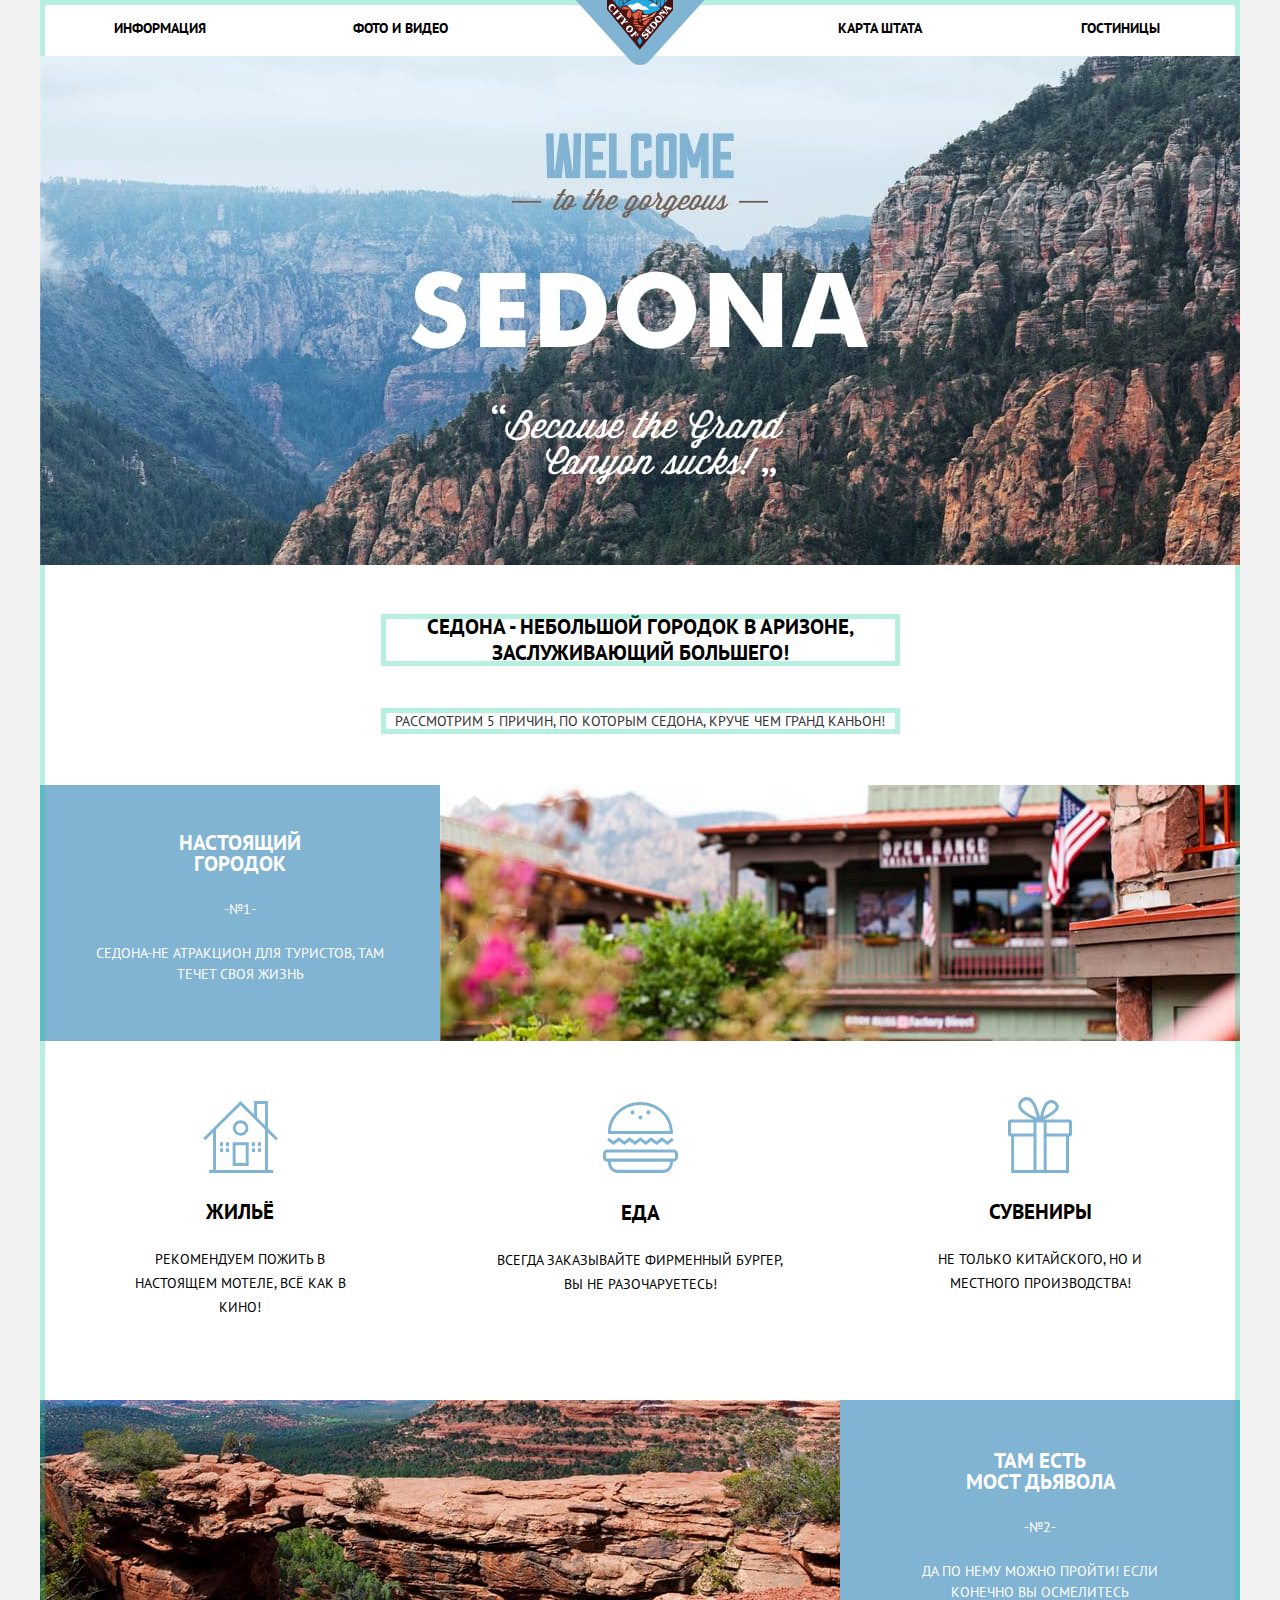
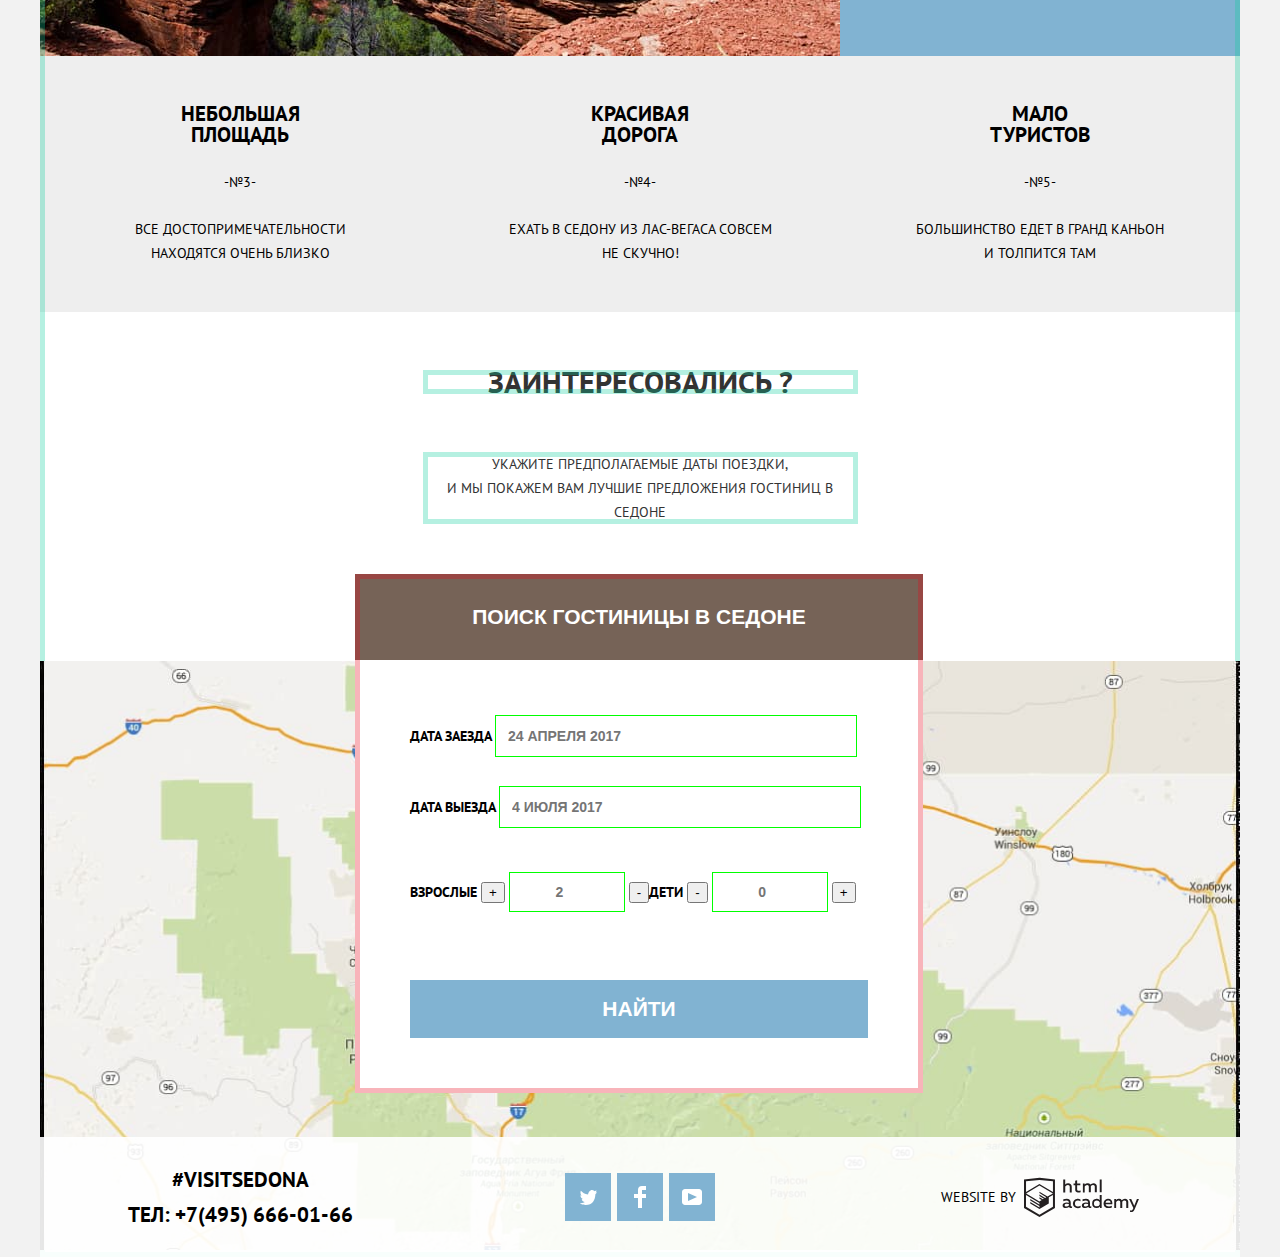
==== commit cf02941a: "Завершаем сетки" ====
--- a/index.html
+++ b/index.html
@@ -44,17 +44,17 @@
       </section>
       <section>
         <ul class="icons devil-icons">
-          <li>
+          <li class="devil-item">
             <img class="house-icon" src="img/house-icon.svg" width="75" height="72" alt="иконка домика">
             <p class="subtitle-black house-text">Жильё</p>
             <p class="black-text house-description-text">Рекомендуем пожить в настоящем мотеле, всё как в кино!</p>
           </li>
-          <li>
+          <li class="devil-item">
             <img class="burger-icon" src="img/burger-icon.svg" width="75" height="70" alt="иконка бургера">
             <p class="subtitle-black burger-text">Еда</p>
             <p class="black-text burger-description">Всегда заказывайте фирменный бургер, вы не разочаруетесь!</p>
           </li>
-          <li>
+          <li class="devil-item">
             <img class="gift-icon" src="img/gift-icon.svg" width="64" height="77" alt="иконка сувенира">
             <p class="subtitle-black gift-text">Сувениры</p>
             <p class="black-text gift-description">Не только китайского, но и местного производства!</p>
@@ -71,17 +71,17 @@
       </section>
       <section class="gray-background">
         <ul class="icons gray-line-features">
-          <li>
+          <li class="gray-line-item">
             <p class="subtitle-black small-square">Небольшая площадь</p>
             <p class="black-text numero">-№3-</p>
             <p class="black-text small-square-description">Все достопримечательности находятся очень близко</p>
           </li>
-          <li>
+          <li class="gray-line-item">
             <p class="subtitle-black small-square">Красивая дорога</p>
             <p class="black-text numero">-№4-</p>
             <p class="black-text sedona-not-boring">Ехать в Седону из Лас-Вегаса совсем не скучно!</p>
           </li>
-          <li>
+          <li class="gray-line-item">
             <p class="subtitle-black small-square">Мало туристов</p>
             <p class="black-text numero">-№5-</p>
             <p class="black-text small-square-description">Большинство едет в гранд каньон и толпится там</p>
@@ -89,37 +89,43 @@
         </ul>  
       </section>
       <section class="interested">
-            <p class="feature-item interested-text-item">Заинтересовались ?</p>
+            <p class="feature-item interested-text-item">заинтересовались ?</p>
             <p class="feature-item travel-date-text-item">Укажите предполагаемые даты поездки,<br>
             и мы покажем вам лучшие предложения гостиниц в седоне
             </p>
       </section>
       <!-- Booking form -->
       <section class="form">
-        <button type="button">Поиск гостиницы в седоне</button>
-        <form action="https://echo.htmlacademy.ru" method="post">
-          <p>
+       <div class="form-container"> 
+        <button class="search hotel-search" type="button">Поиск гостиницы в седоне</button>
+        <form class="forma" action="https://echo.htmlacademy.ru" method="post">
+          <div class="form-content">
+          <p class="check-in">
             <label for="check-in-date">Дата заезда</label> 
-            <input id="check-in-date" type="text" name="check-in" placeholder="24 апреля 2017"> 
+            <input class="field-fill date" id="check-in-date" type="text" name="check-in" placeholder="24 апреля 2017"> 
           </p>
-          <p>
+          <p class="check-out">
             <label for="check-out-date">Дата выезда</label> 
-            <input id="check-out-date" type="text" name="check-out" placeholder="4 июля 2017"> 
+            <input class="field-fill date" id="check-out-date" type="text" name="check-out" placeholder="4 июля 2017"> 
           </p>
-          <p>
-            <label for="number-of-adults">Взрослые</label> 
-            <button type="button">+</button>
-            <input id="number-of-adults" type="number" name="adults" placeholder="2">
-            <button type="button">-</button>  
-          </p>
-          <p>
-            <label for="number-of-kids">Дети</label> 
-            <button type="button">-</button>   
-            <input id="number-of-kids" type="number" name="kids" placeholder="0">
-            <button type="button">+</button>
-          </p>    
-          <button type="submit">Найти</button>
+          <div class="clientel">
+            <p class="adults">
+              <label for="number-of-adults">Взрослые</label> 
+              <button type="button">+</button>
+              <input class="field-fill adults-field" id="number-of-adults" type="number" name="adults" placeholder="2">
+              <button type="button">-</button>  
+            </p>
+            <p class="kids">
+              <label for="number-of-kids">Дети</label> 
+              <button type="button">-</button>   
+              <input class="field-fill adults-field" id="number-of-kids" type="number" name="kids" placeholder="0">
+              <button type="button">+</button>
+            </p>
+          </div>
+         </div> 
+          <button class="find search" type="submit"><span>Найти</span></button>
         </form>
+       </div> 
       </section>    
        
     </main>
--- a/css/style.css
+++ b/css/style.css
@@ -20,6 +20,8 @@
   --narrow-silver: #CACACA;
   --checkbox-gray: #6a6a6a;
   --border-gray: #E5E5E5;
+  --form-background: #766357;
+  --blue-text: #629EC2;
 }
 
 body {
@@ -45,31 +47,150 @@
 }
 
 /* Form */
+
 .form {
-  display: none;
-}
-
-/* Main navigation */
-.site-navigation {
+  position: relative;
+}
+
+.form {
+  display: flex;
+  flex-direction: column;
+  position: absolute;
+  z-index: 1;
+  background-color: var(--basic-white);
+  margin-left: 315px;
+  margin-top: 50px;
+}
+
+.form-container {
+  width: 568px;
+  min-height: 395px;
+  outline: 5px solid rgba(233, 6, 25, 0.3);
+  outline-offset: -5px; 
+}
+
+.forma {
+  display: flex;
+  flex-direction: column;
+  padding: 0;
+  margin: 0;
+  padding-left: 55px;
+}
+
+.clientel {
+  display: flex;
+  flex-wrap: nowrap;
+  margin: 0;
+  padding: 0;
+  margin-top: 30px;
+}
+
+.form-content p {
   font-weight: 700;
   font-size: 14px;
   line-height: 26px;
-  color: var(--basic-black);
-  display: flex;
-  justify-content: center;
-  align-items: center;
-  list-style: none;
-  width: 100%;
-  padding-left: 0;
-  margin-top: 15px;
-  margin-bottom: 15px;
+  text-transform: uppercase;
+}
+
+.date  {
+  width: 346px;
+  height: 38px;
+  border: none;
+  font-weight: 700;
+  font-size: 14px;
+  line-height: 26px;
+  text-transform: uppercase;
+  padding-left: 12px;
+  border: 1px solid 
+  /* background: url(../img/calendar.svg);
+  background-repeat: no-repeat;
+  background-position: absolute; */
+}
+
+.adults-field {
+  margin: 0;
+  padding: 0;
+  width: 114px;
+  height: 38px;
+  border: none;
+  font-weight: 700;
+  font-size: 14px;
+  line-height: 26px;
+  text-transform: uppercase;
+  text-align: center;
+}
+
+.search {
+  width: 568px;
+  height: 86px;
+  background-color: var(--form-background);
+  border: none;
+}
+
+.search {
+  font-weight: 700;
+  font-size: 21px;
+  line-height: 26px;
+  color: var(--basic-white);
+  text-transform: uppercase;
+}
+
+.find {
+  width: 458px;
+  height: 58px;
+  background-color: var(--blue);
+  border: none;
+  margin: 0;
+  padding: 0;
+  margin-top: 54px;
+  margin-bottom: 55px;
+}
+
+.check-in {
+  padding: 0;
+  margin: 0;
+  margin-top: 55px;
+}
+
+.check-out {
+  padding: 0;
+  margin: 0;
+  margin-top: 29px;
+}
+
+.hotel-search:hover {
+  background-color: var(--hover-brown);
+}
+
+.hotel-search:active {
+  color: var(--brown-text);
+  background-color: var(--active-brown);
+}
+
+.find:hover {
+  background-color: var(--medium-blue);
+}
+
+.find:active {
+  color: var(--blue-text);
+  background-color: var(--dark-blue);
+}
+
+.field-fill {
+  border: 1px solid lime;
+}
+
+.field-fill:hover {
+  border: none;
+  background-color: var(--dark-white);
+}
+
+.field-fill:active {
+  border: 1px solid var(--dark-white);
+  background: 0;
 }
 
 /* Main navigation style link */
-
-.site-navigation {
-  list-style: none;
-}
 
 .menu:link {
   color: var(--basic-black);
@@ -90,12 +211,16 @@
 /* Content */
 
 .sedona-text-item {
-  font-weight: 700;
+  display: flex;
+  flex-direction: row;
+  padding: 0;
+  margin: 0;
+  font-weight: 700;
+  align-items: center;
   font-size: 21px;
   line-height: 26px;
   color: var(--basic-black);
-  margin-bottom: 49px;
-  padding: 0;
+  
 }
 
 .reasons-text-item {
@@ -126,74 +251,76 @@
   display: grid;
   grid-template-columns: 1fr 1fr 1fr;
   margin: 0;
-  padding-bottom: 0;
-}
-
-.devil-icons {
-  padding-bottom: 81px;
+  padding: 0;
+}
+
+.devil-item {
+  margin: 0;
+  padding: 0;
+  margin-bottom: 81px;
 }
 
 /* House item with description */
 
 .house-icon {
   display: flex;
-  padding-top: 60px;
-  margin: 0 auto;
+  margin: 0 auto;
+  margin-top: 60px;
 }
 
 .house-text {
-  padding-top: 28px;
-  text-align: center;
-  margin: 0;
+  margin: 0;
+  margin-top: 28px;
+  text-align: center;
 }
 
 .house-description-text {
   max-width: 254px;
-  padding-top: 25px;
-  text-align: center;
-  margin: 0 auto;
+  margin: 0 auto;
+  margin-top: 25px;
+  text-align: center;
 }
 
 /* Burger item with description */
 
 .burger-icon {
   display: flex;
-  padding-top: 61px;
-  margin: 0 auto;
+  margin: 0 auto;
+  margin-top: 61px;
 }
 
 .burger-text {
-  padding-top: 29px;
-  text-align: center;
-  margin: 0;
+  margin: 0;
+  margin-top: 29px;
+  text-align: center;
 }
 
 .burger-description {
   max-width: 297px;
-  padding-top: 25px;
-  text-align: center;
-  margin: 0 auto;
+  margin: 0 auto;
+  margin-top: 25px;
+  text-align: center;
 }
 
 /* Gift item with description */
 
 .gift-icon {
   display: flex;
-  padding-top: 56px;
-  margin: 0 auto;
+  margin: 0 auto;
+  margin-top: 56px;
 }
 
 .gift-text {
-  padding-top: 28px;
-  text-align: center;
-  margin: 0;
+  margin: 0;
+  margin-top: 28px;
+  text-align: center;
 }
 
 .gift-description {
   max-width: 270px;
-  padding-top: 25px;
-  text-align: center;
-  margin: 0 auto;
+  margin: 0 auto;
+  margin-top: 25px;
+  text-align: center;
 }
 
 /* Small square with description */
@@ -205,23 +332,29 @@
 }
 
 .small-square-description {
+  margin: 0 auto;
   max-width: 250px;
-  padding-top: 23px;
-  text-align: center;
-  margin: 0 auto;
+  margin-top: 23px;
+  text-align: center;
 }
 
 .sedona-not-boring {
+  margin: 0 auto;
   max-width: 265px;
-  padding-top: 23px;
-  text-align: center;
-  margin: 0 auto;
+  margin-top: 23px;
+  text-align: center;
 }
 
 .gray-line-features {
   min-height: 256px;
-  padding-top: 47px;
-  padding-left: 0;
+  padding: 0;
+  margin: 0;
+}
+
+.gray-line-item {
+  margin: 0;
+  padding: 0;
+  margin-top: 47px;
 }
 
 .gray-background {
@@ -243,6 +376,7 @@
   font-size: 14px;
   line-height: 21px;
   color: var(--basic-white);
+
 }
 
 .text-white-subtitle {
@@ -266,9 +400,36 @@
 }
 
 .sort {
+  display: flex;
+  flex-direction: row;
+  padding-left: 46px;
+  margin: 0;
   font-size: 12px;
   line-height: 18px;
   color: var(--basic-black);
+}
+
+.sort-items {
+  display: flex;
+  flex-direction: row;
+  padding: 0;
+  margin: 0;
+}
+
+.option {
+  padding: 0;
+}
+
+.sort-price {
+  margin-left: 40px;
+}
+
+.sort-type {
+  margin-left: 32px;
+}
+
+.sort-rating {
+  margin-left: 33px;
 }
 
 /* Feature */
@@ -395,6 +556,13 @@
 
 .narrow:visited path {
   fill: var(--blue);
+}
+
+.narrows {
+  list-style: none;
+  display: flex;
+  flex-direction: row;
+  margin-left: auto;
 }
 
 /* Buttons */
@@ -414,6 +582,7 @@
   border: 2px solid;
   border-color: var(--basic-white);
   border-radius: 2px;
+  background: none;
 }
 
 .show-button:hover {
@@ -422,6 +591,30 @@
 }
 
 /* Checkbox */
+
+/* .check-input {
+  position: absolute;
+  opacity: 0;
+}
+
+.check-text::after {
+  content: "";
+  position: absolute;
+  margin-right: 16px;
+}
+
+.checkbox {
+  position: absolute;
+  width: 23px;
+  height: 23px;
+  background-image: url(../img/checkbox-off.svg);
+} */
+
+/* Checked */
+
+/* .check-input:checked + .checkbox {
+  background-image: url(../img/checkbox-on.svg);
+} */
 
 .book {
   min-width: 142px;
@@ -496,27 +689,49 @@
 }
 
 /* Main navigation */
+
 .site-navigation li {
   width: 20%;
   text-align: center;
-  box-sizing: border-box;
+  box-sizing: border-box; 
+}
+
+/* Main navigation */
+
+.site-navigation {
+  list-style: none;
+  font-weight: 700;
+  font-size: 14px;
+  line-height: 26px;
+  color: var(--basic-black);
+  width: 100%;
+  margin: 0;
+  padding: 0;
+  list-style: none;
+  margin-top: 15px;
+  margin-bottom: 15px;
+  display: flex;
+  flex-wrap: wrap;
 }
 
 .site-navigation li:nth-child(4n+2) {
   margin-right: 20%;
 }
 
+.main-poster {
+  position: relative;
+}
+
 .main-poster::after {
   position: absolute;
-  background: url(../img/shape.svg) no-repeat;
-  background-position: center;
   bottom: 0;  
 	left: 0;  
+  content: url(../img/shape.svg);
 }
 
 .wonderful-sedona p {
-  padding-top: 42px;
-  margin: 0 auto;
+  margin: 0 auto;
+  margin-top: 42px;
   max-width: 519px;
   outline: 5px solid rgba(10, 206, 157, 0.3);
   outline-offset: -5px; 
@@ -529,27 +744,29 @@
 }
 
 .true-city {
+  margin: 0 auto;
   max-width: 149px;
-  padding-top: 47px;
-  margin: 0 auto;
+  margin-top: 47px;
+  
 }
 
 .numero {
-  text-align: center;
-  padding-top: 25px;
-  margin: 0 auto;
+  margin: 0 auto;
+  text-align: center;
+  margin-top: 25px;
 }
 
 .live-goes-on {
+  margin: 0 auto;
   max-width: 301px;
-  padding-top: 23px;
-  margin: 0 auto;
+  margin-top: 23px;
 }
 
 .bridge-text {
+  margin: 0 auto;
   max-width: 149px;
-  padding-top: 50px;
-  margin: 0 auto;
+  margin-top: 50px;
+  
 }
 
 .devil-bridge {
@@ -558,9 +775,9 @@
 }
 
 .interested p {
+  margin: 0 auto;
   width: 435px;
-  padding-top: 58px;
-  margin: 0 auto;
+  margin-top: 58px;
   outline: 5px solid rgba(10, 206, 157, 0.3);
   outline-offset: -5px; 
 }
@@ -605,6 +822,18 @@
   margin-bottom: 9px;
 }
 
+.search-bar {
+  border: none; 
+  display: flex;
+  flex-direction: row;
+  align-items: center;
+  padding-left: 73px;
+  padding-right: 73px;
+  padding-top: 29px;
+  padding-bottom: 31px;
+  margin: 0;
+}
+
 /* Social button */
 
 
@@ -628,14 +857,52 @@
 
 /* Hotels */
 
+.hotel-form {
+  display: flex;
+  flex-direction: row;
+  padding-top: 26px;
+  padding-bottom: 32px;
+  padding-left: 72px;
+  padding-right: 73px;
+  background: url(../img/background.jpg);
+}
+
+.amenities {
+  border: none;
+}
+
+.living-facilities {
+  border: none;
+}
+
 .infrastructure {
   list-style: none;
+  padding: 0;
+  margin: 0;
+}
+
+.living-type {
+  list-style: none;
+  padding: 0;
+  margin: 0;
+}
+
+.range {
+  padding: 0;
+  margin: 0;
+  margin-left: auto;
+  border: none;
+}
+
+.scale {
+  display: flex;
+  flex-direction: row;
 }
 
 .hotel-list {
   display: grid;
-  grid-template-columns: 1200px;
-  margin: 0 auto;
+  grid-template-columns: auto;
+  margin: 0;
   padding: 0;
   list-style: none;
   border-top: 1px solid var(--border-gray);
@@ -650,19 +917,24 @@
 }
 
 .hotel-name {
+  display: block;
   font-weight: 700;
   font-size: 21px;
   line-height: 26px;
   color: var(--basic-black);
+  margin: 0;
+  padding: 0;
+  margin-bottom: 7px;
   }
 
 .hotel-text {
   margin: 0;
-  padding-bottom: 7px;
+  margin-bottom: 7px;
 }
 
 .place p {
-  display: inline;
+  display: inline-flex;
+  width: 116px;
   padding: 0;
   margin: 0;
   font-size: 14px;
@@ -681,6 +953,13 @@
 }
 
 /* Rating */
+
+.rating {
+  display: flex;
+  flex-direction: column;
+  align-items: flex-end;
+  margin-left: auto;
+}
 
 .rating-number {
   display: flex;
@@ -697,8 +976,5 @@
 }
 
 .rating-star {
-  display: flex;
-  flex-direction: row;
-  align-items: flex-end;
   margin-top: 29px; 
 }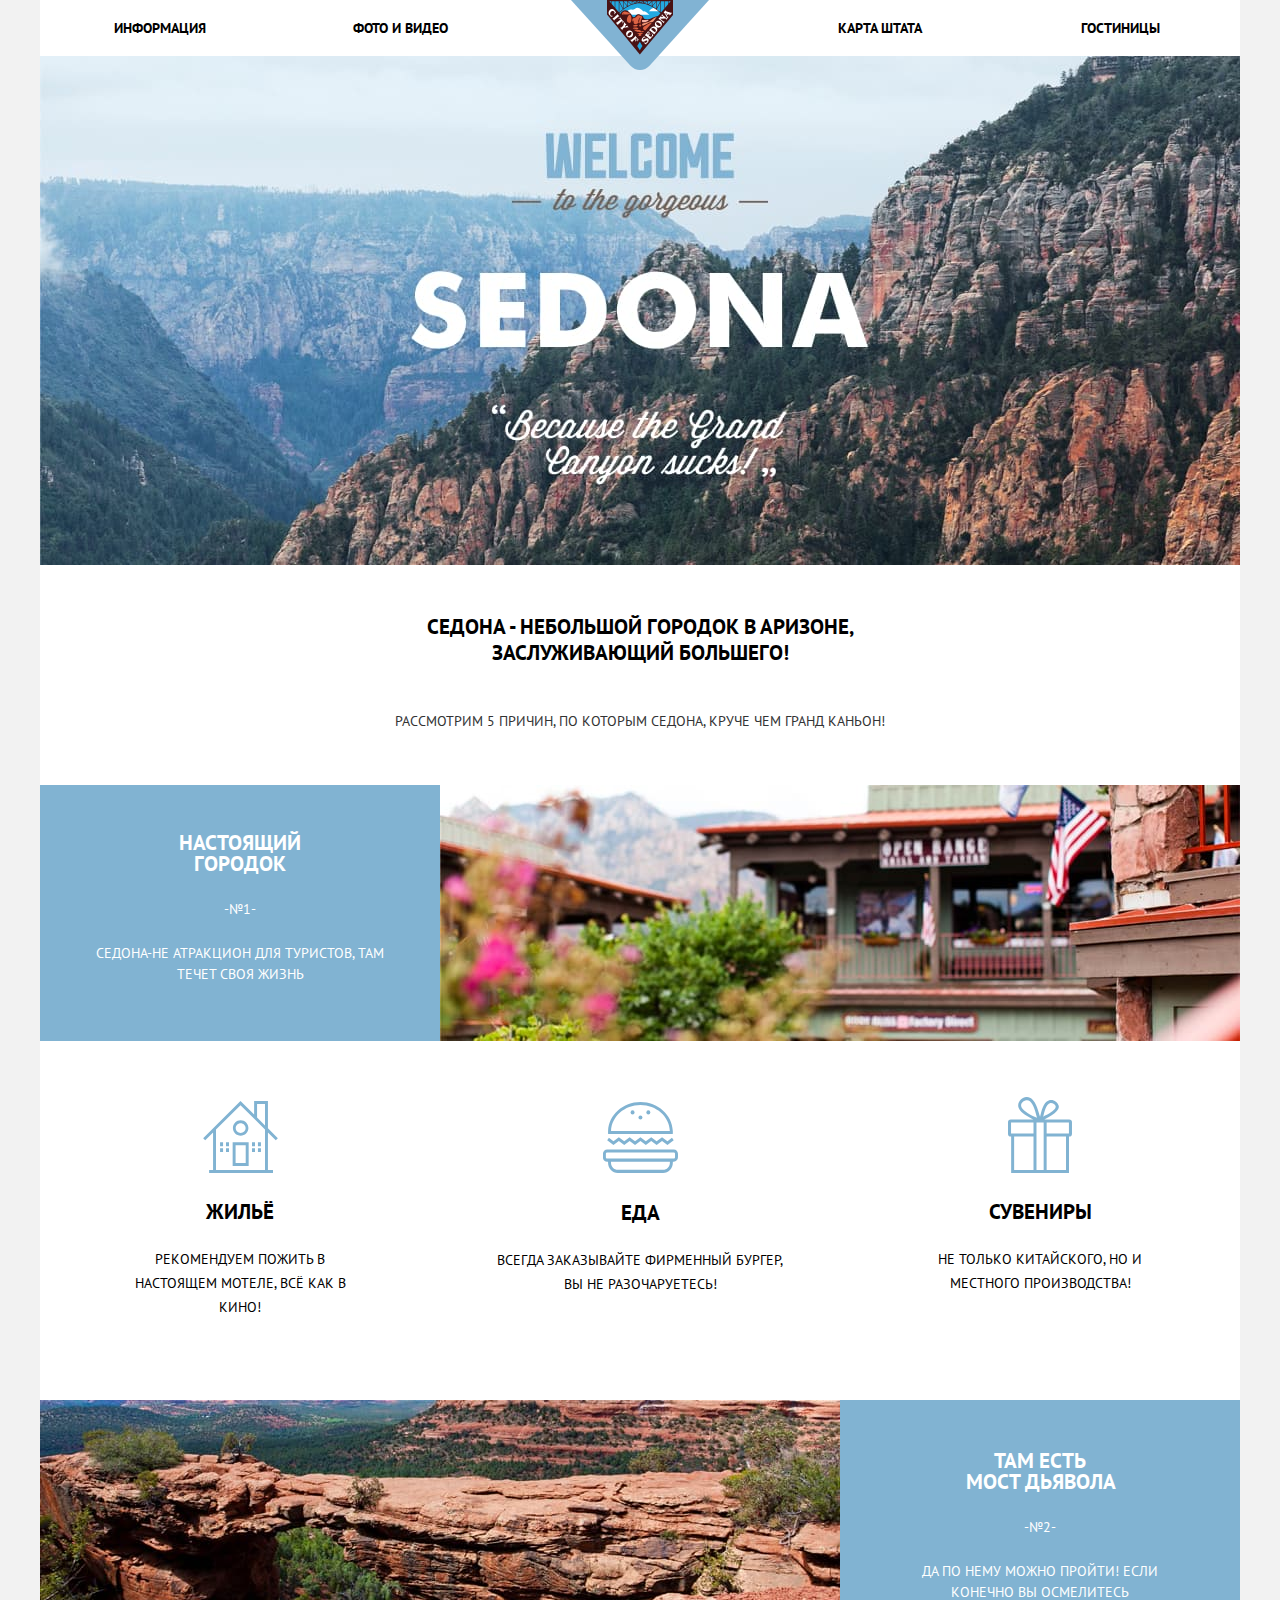
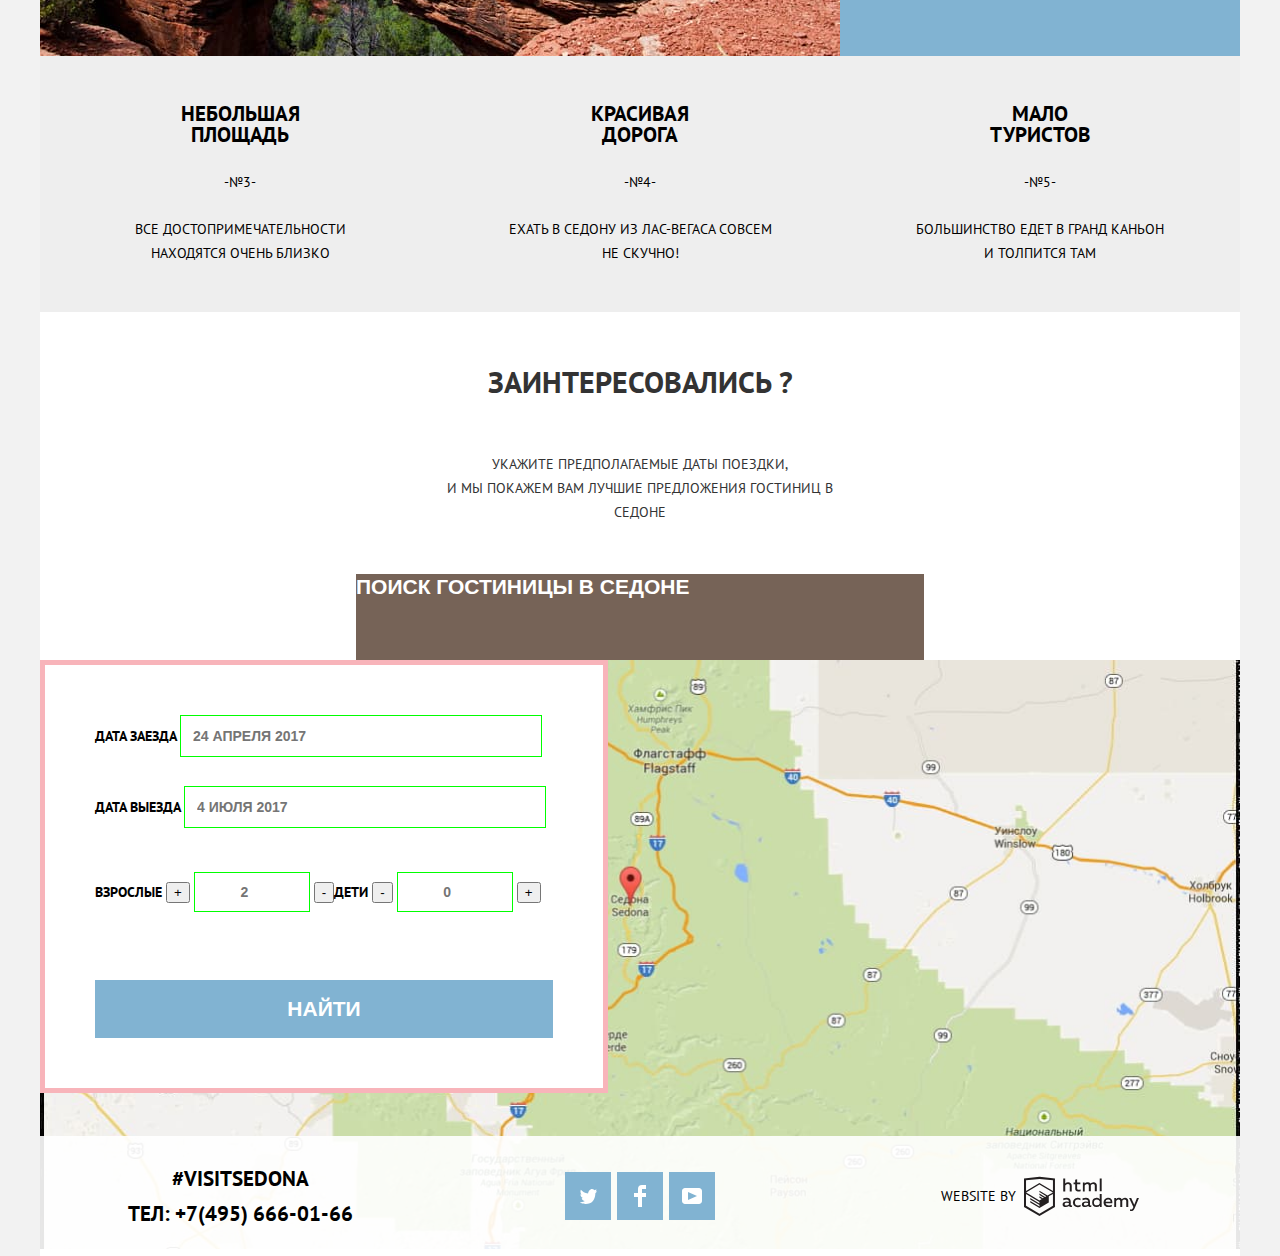
==== commit 3bbc1643: "правки" ====
--- a/index.html
+++ b/index.html
@@ -95,9 +95,9 @@
             </p>
       </section>
       <!-- Booking form -->
+      <button class="search hotel-search" type="button">Поиск гостиницы в седоне</button>
       <section class="form">
        <div class="form-container"> 
-        <button class="search hotel-search" type="button">Поиск гостиницы в седоне</button>
         <form class="forma" action="https://echo.htmlacademy.ru" method="post">
           <div class="form-content">
           <p class="check-in">
--- a/css/style.css
+++ b/css/style.css
@@ -22,6 +22,7 @@
   --border-gray: #E5E5E5;
   --form-background: #766357;
   --blue-text: #629EC2;
+  --range-scale: #ABABAB;
 }
 
 body {
@@ -58,8 +59,6 @@
   position: absolute;
   z-index: 1;
   background-color: var(--basic-white);
-  margin-left: 315px;
-  margin-top: 50px;
 }
 
 .form-container {
@@ -125,9 +124,6 @@
   height: 86px;
   background-color: var(--form-background);
   border: none;
-}
-
-.search {
   font-weight: 700;
   font-size: 21px;
   line-height: 26px;
@@ -158,6 +154,13 @@
   margin-top: 29px;
 }
 
+.hotel-search {
+  display: flex;
+  margin: 0 auto;
+  padding: 0;
+  margin-top: 50px;
+}
+
 .hotel-search:hover {
   background-color: var(--hover-brown);
 }
@@ -560,6 +563,7 @@
 
 .narrows {
   list-style: none;
+  padding: 0;
   display: flex;
   flex-direction: row;
   margin-left: auto;
@@ -578,6 +582,9 @@
   line-height: 21px;
   width: 137px;
   min-height: 36px;
+  margin: 0;
+  padding: 0;
+  margin-top: 33px;
   color: var(--basic-white);
   border: 2px solid;
   border-color: var(--basic-white);
@@ -585,6 +592,12 @@
   background: none;
 }
 
+.price-button {
+  display: flex;
+  justify-content: center;
+  /* margin: 0 auto; */
+}
+
 .show-button:hover {
   color: var(--basic-black);
   background-color: var(--basic-white);
@@ -592,29 +605,52 @@
 
 /* Checkbox */
 
-/* .check-input {
+.check-input {
   position: absolute;
   opacity: 0;
+}
+
+.check-text {
+  position: relative;
+  padding-left: 40px;
+}
+
+.infrastructure li {
+  margin-top: 25px;
+}
+
+.living-type li {
+  margin-top: 25px; 
 }
 
 .check-text::after {
   content: "";
   position: absolute;
-  margin-right: 16px;
 }
 
 .checkbox {
   position: absolute;
-  width: 23px;
+  width: 27px;
   height: 23px;
   background-image: url(../img/checkbox-off.svg);
-} */
+  background-repeat: no-repeat;
+} 
 
 /* Checked */
 
-/* .check-input:checked + .checkbox {
+.check-input:checked + .checkbox {
   background-image: url(../img/checkbox-on.svg);
-} */
+}
+
+/* Focused */
+
+.check-input:checked:disabled + .checkbox {
+  background-image: url(../img/disabled-checked.svg);
+}
+
+.check-input:disabled + .checkbox {
+  background-image: url(../img/disabled.svg)
+}
 
 .book {
   min-width: 142px;
@@ -654,8 +690,6 @@
   margin: 0 auto;
   background-color: white;
   width: 1200px;
-  outline: 5px solid rgba(10, 206, 157, 0.3);
-  outline-offset: -5px; 
 }
 
 /* Grid */
@@ -684,7 +718,6 @@
   top: 0; 
   left: 50%;
   transform: translateX(-50%);
-  margin-top: -20px;
   z-index: 1;
 }
 
@@ -708,8 +741,8 @@
   margin: 0;
   padding: 0;
   list-style: none;
-  margin-top: 15px;
-  margin-bottom: 15px;
+  padding-top: 15px;
+  padding-bottom: 15px;
   display: flex;
   flex-wrap: wrap;
 }
@@ -732,9 +765,7 @@
 .wonderful-sedona p {
   margin: 0 auto;
   margin-top: 42px;
-  max-width: 519px;
-  outline: 5px solid rgba(10, 206, 157, 0.3);
-  outline-offset: -5px; 
+  max-width: 519px; 
 }
 
 .real-town {
@@ -778,8 +809,6 @@
   margin: 0 auto;
   width: 435px;
   margin-top: 58px;
-  outline: 5px solid rgba(10, 206, 157, 0.3);
-  outline-offset: -5px; 
 }
 
 /* Map picture */
@@ -789,7 +818,6 @@
 }
 
 .map-picture {
-  margin-top: 137px;
   width: 100%;
 	height: auto;
 }
@@ -869,22 +897,27 @@
 
 .amenities {
   border: none;
+  margin: 0;
+  padding: 0;
 }
 
 .living-facilities {
   border: none;
+  margin: 0;
+  padding: 0;
 }
 
 .infrastructure {
   list-style: none;
   padding: 0;
   margin: 0;
+  margin-right: 119px;
 }
 
 .living-type {
   list-style: none;
   padding: 0;
-  margin: 0;
+  margin: 0; 
 }
 
 .range {
@@ -894,10 +927,81 @@
   border: none;
 }
 
-.scale {
-  display: flex;
-  flex-direction: row;
-}
+.controls {
+  position: relative;
+  height: 36px;
+  margin-top: 10px;
+  border: 2px solid var(--basic-white);
+}
+/* не сумел выставить текст по центру */
+.controls input {
+  border: none;
+  text-align: center;
+  background-color: transparent;
+  text-transform: uppercase;
+  width: 140px;
+}
+
+.controls input::placeholder {
+  color: var(--basic-white);
+  /* Не сумел скрыть стрелочки в input */
+  -webkit-appearance: none;
+}
+
+.controls:after {
+  content: url("../img/vertical-line.svg");
+  position: absolute;
+  width: 2px;
+  height: 22px;
+  top: 5px;
+  /* Не сумел выставить вертикальный разделительный элемент по середине */
+  padding-left: -350px;
+}
+
+.range-controls .scale {
+  margin-top: 20px;
+  height: 2px;
+  width: 306px;
+  background: var(--range-scale);
+}
+
+.range-controls {
+  position: relative;
+}
+
+.range-controls .toggle {
+  position: absolute;
+  top: -10px;
+  left: 0;
+  width: 4px;
+  height: 4px;
+  padding: 0;
+  border: 8px solid var(--basic-white);
+  background-color: var(--range-scale);
+  border-radius: 50%;
+  box-shadow: 0 2px 1px 0 var(--range-scale);
+  cursor: pointer;
+}
+
+.range-controls .toggle:hover {
+  width: 5px;
+  height: 5px;
+}
+
+.range-controls .min-value {
+  left: 0px;
+}
+
+.range-controls .max-value {
+  left: 233px;
+}
+
+.range-controls .bar {
+  height: 2px;
+  width: 248px;
+  background: var(--basic-white);
+}
+
 
 .hotel-list {
   display: grid;
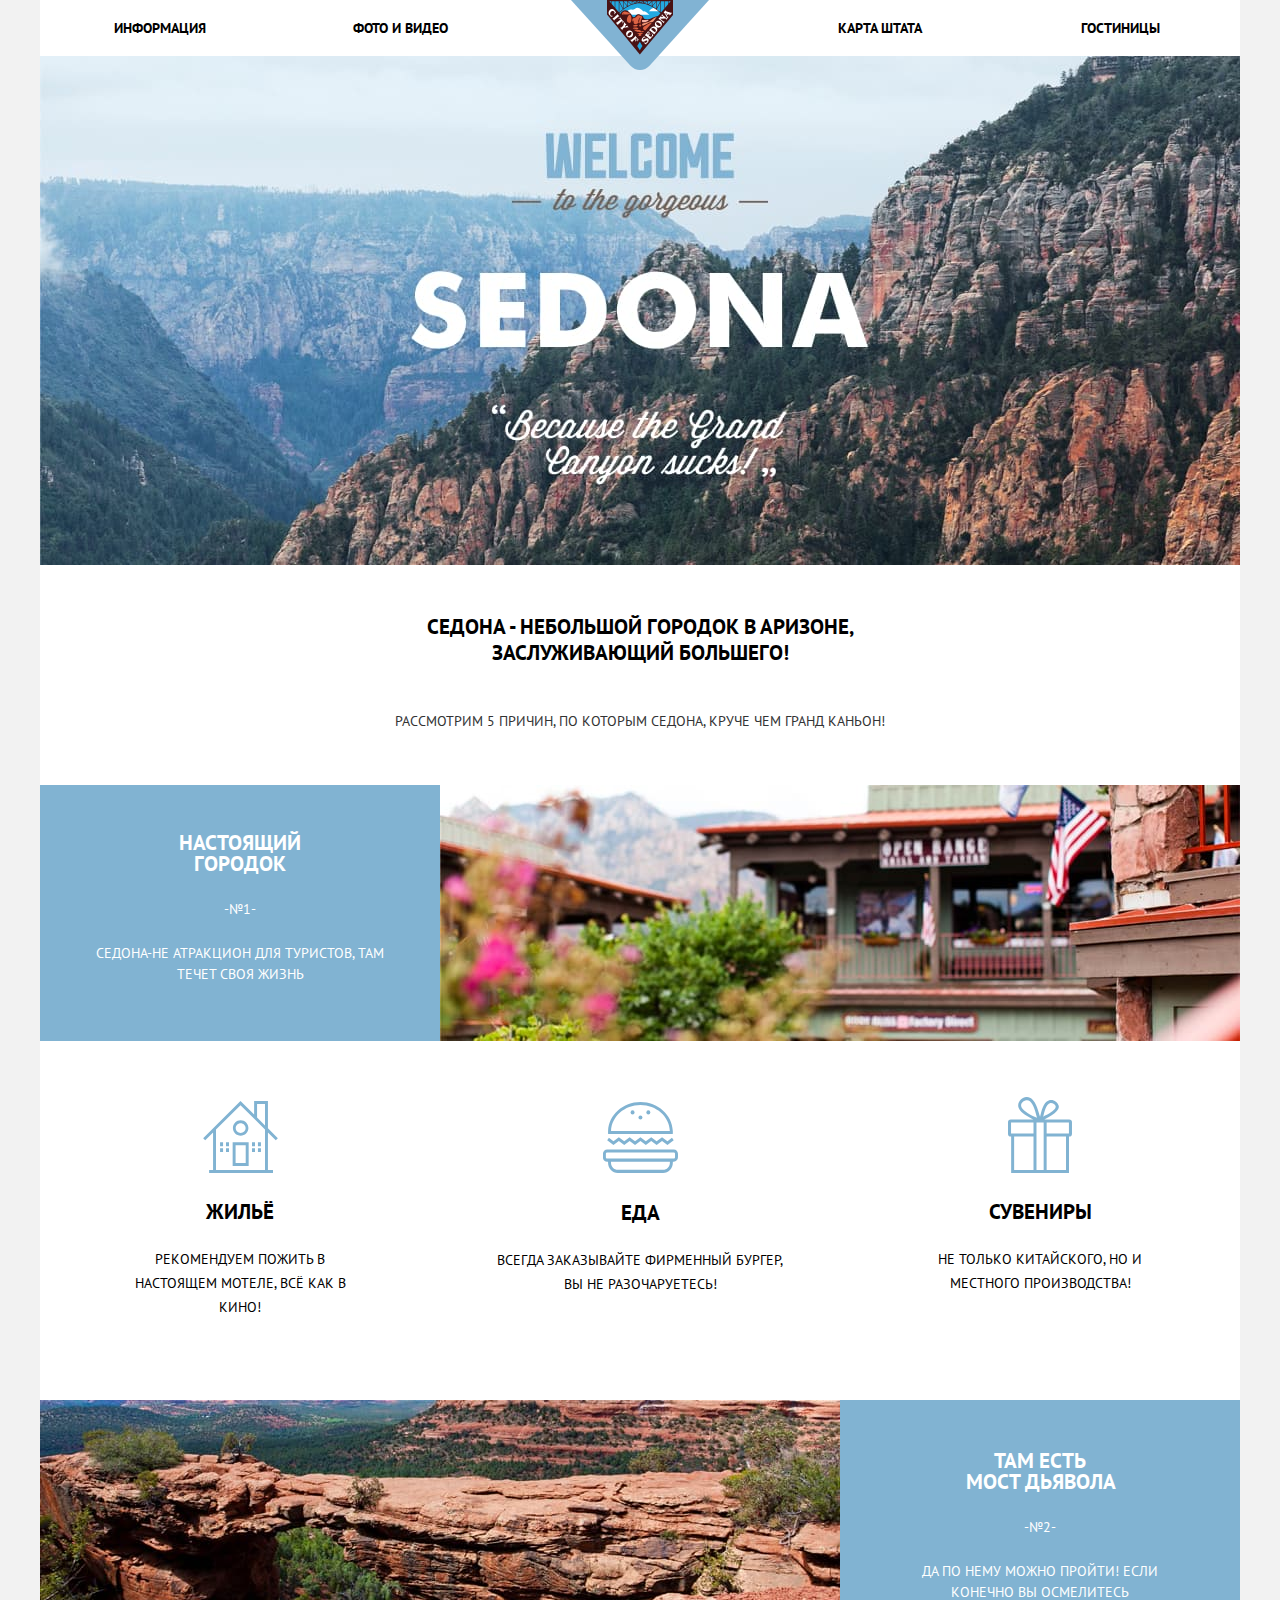
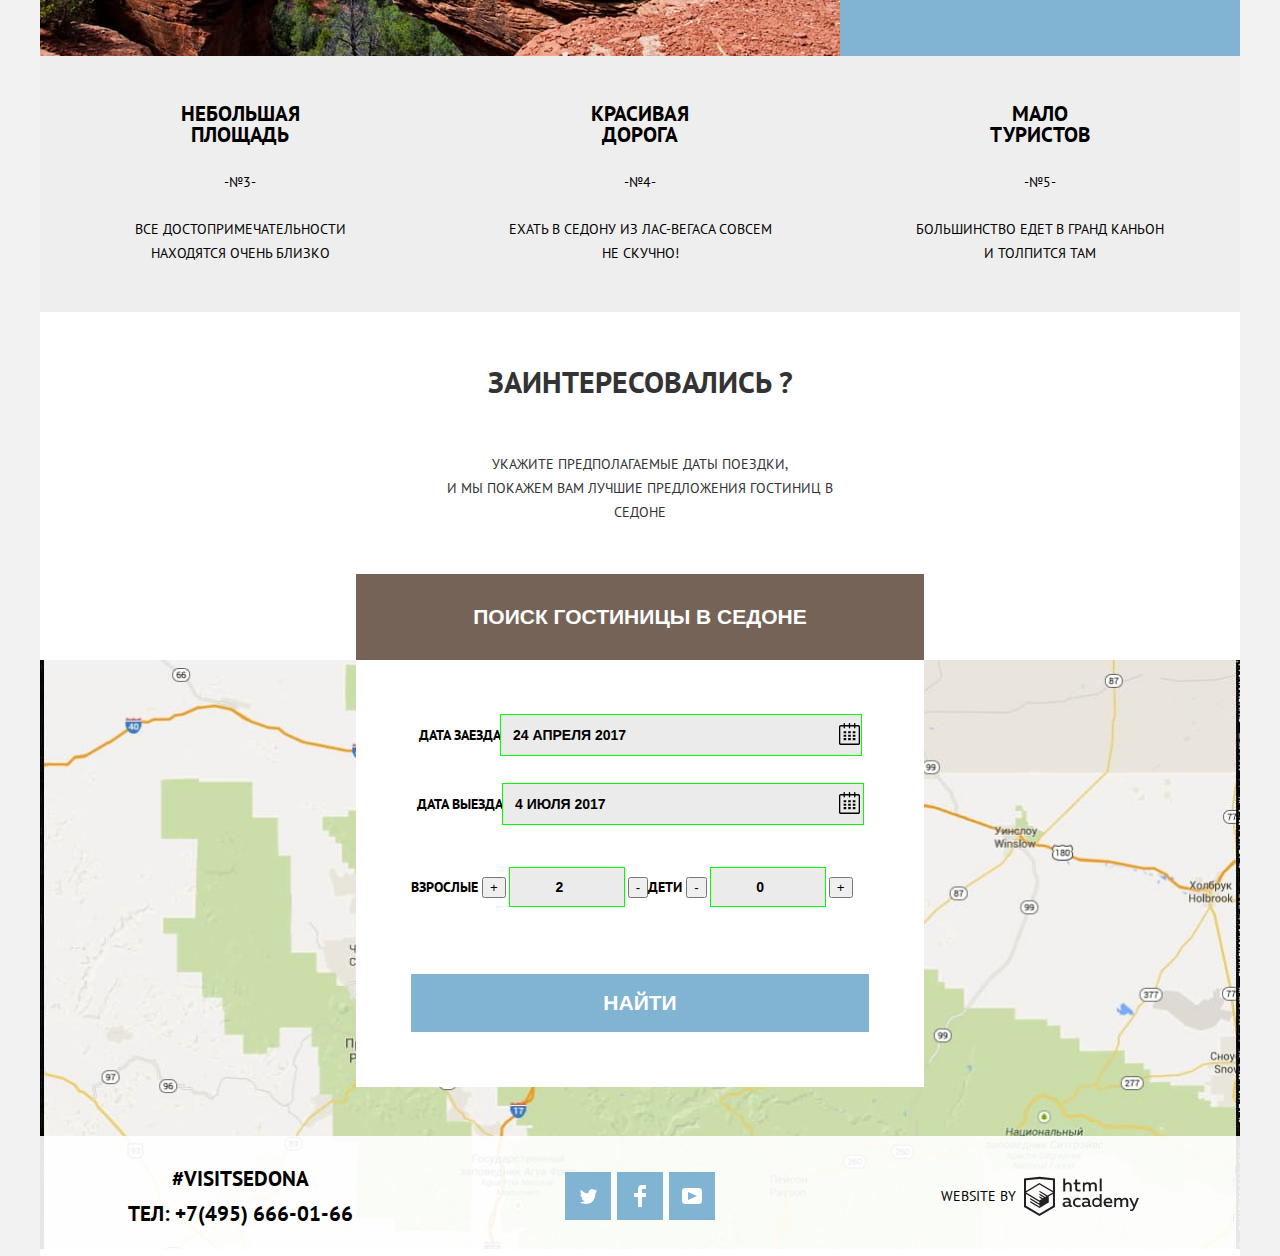
==== commit 855a75ab: "Изменения" ====
--- a/index.html
+++ b/index.html
@@ -95,18 +95,20 @@
             </p>
       </section>
       <!-- Booking form -->
-      <button class="search hotel-search" type="button">Поиск гостиницы в седоне</button>
+      <button class="search hotel-search" type="button"><span>Поиск гостиницы в седоне</span></button>
       <section class="form">
        <div class="form-container"> 
         <form class="forma" action="https://echo.htmlacademy.ru" method="post">
           <div class="form-content">
           <p class="check-in">
             <label for="check-in-date">Дата заезда</label> 
-            <input class="field-fill date" id="check-in-date" type="text" name="check-in" placeholder="24 апреля 2017"> 
+            <input class="field-fill date" id="check-in-date" type="text" name="check-in" placeholder="24 апреля 2017">
+            <a href="#" class="calendar"><svg xmlns="http://www.w3.org/2000/svg" width="21" height="22" viewBox="0 0 21 22"><path d="M19.251 2.025h-2.845V.648c0-.381-.294-.689-.656-.689-.363 0-.656.308-.656.689v1.377h-3.938V.648c0-.381-.294-.689-.655-.689-.363 0-.657.308-.657.689v1.377H5.906V.648c0-.381-.294-.689-.656-.689-.363 0-.657.308-.657.689v1.377H1.75C.784 2.025 0 2.847 0 3.862v16.302C0 21.179.784 22 1.75 22h17.501c.966 0 1.749-.821 1.749-1.836V3.862c0-1.015-.783-1.837-1.749-1.837zm.437 18.139a.448.448 0 0 1-.437.459H1.75a.45.45 0 0 1-.438-.459V3.862a.45.45 0 0 1 .438-.459h2.844v1.378c0 .381.294.689.657.689.362 0 .656-.308.656-.689V3.403h3.938v1.378c0 .381.294.689.657.689.361 0 .655-.308.655-.689V3.403h3.938v1.378c0 .381.293.689.656.689.362 0 .656-.308.656-.689V3.403h2.845c.241 0 .437.206.437.459v16.302z"/><path d="M4.594 8.225h2.625v2.066H4.594zM4.594 11.668h2.625v2.067H4.594zM4.594 15.112h2.625v2.066H4.594zM9.188 15.112h2.625v2.066H9.188zM9.188 11.668h2.625v2.067H9.188zM9.188 8.225h2.625v2.066H9.188zM13.781 15.112h2.625v2.066h-2.625zM13.781 11.668h2.625v2.067h-2.625zM13.781 8.225h2.625v2.066h-2.625z"/></svg></a> 
           </p>
           <p class="check-out">
             <label for="check-out-date">Дата выезда</label> 
-            <input class="field-fill date" id="check-out-date" type="text" name="check-out" placeholder="4 июля 2017"> 
+            <input class="field-fill date" id="check-out-date" type="text" name="check-out" placeholder="4 июля 2017">
+            <a href="#" class="calendar-1"><svg xmlns="http://www.w3.org/2000/svg" width="21" height="22" viewBox="0 0 21 22"><path d="M19.251 2.025h-2.845V.648c0-.381-.294-.689-.656-.689-.363 0-.656.308-.656.689v1.377h-3.938V.648c0-.381-.294-.689-.655-.689-.363 0-.657.308-.657.689v1.377H5.906V.648c0-.381-.294-.689-.656-.689-.363 0-.657.308-.657.689v1.377H1.75C.784 2.025 0 2.847 0 3.862v16.302C0 21.179.784 22 1.75 22h17.501c.966 0 1.749-.821 1.749-1.836V3.862c0-1.015-.783-1.837-1.749-1.837zm.437 18.139a.448.448 0 0 1-.437.459H1.75a.45.45 0 0 1-.438-.459V3.862a.45.45 0 0 1 .438-.459h2.844v1.378c0 .381.294.689.657.689.362 0 .656-.308.656-.689V3.403h3.938v1.378c0 .381.294.689.657.689.361 0 .655-.308.655-.689V3.403h3.938v1.378c0 .381.293.689.656.689.362 0 .656-.308.656-.689V3.403h2.845c.241 0 .437.206.437.459v16.302z"/><path d="M4.594 8.225h2.625v2.066H4.594zM4.594 11.668h2.625v2.067H4.594zM4.594 15.112h2.625v2.066H4.594zM9.188 15.112h2.625v2.066H9.188zM9.188 11.668h2.625v2.067H9.188zM9.188 8.225h2.625v2.066H9.188zM13.781 15.112h2.625v2.066h-2.625zM13.781 11.668h2.625v2.067h-2.625zM13.781 8.225h2.625v2.066h-2.625z"/></svg></a> 
           </p>
           <div class="clientel">
             <p class="adults">
--- a/css/style.css
+++ b/css/style.css
@@ -23,6 +23,7 @@
   --form-background: #766357;
   --blue-text: #629EC2;
   --range-scale: #ABABAB;
+  --input-color: #EBEBEB;
 }
 
 body {
@@ -56,6 +57,8 @@
 .form {
   display: flex;
   flex-direction: column;
+  left: 50%;
+  transform: translateX(-50%);
   position: absolute;
   z-index: 1;
   background-color: var(--basic-white);
@@ -64,8 +67,6 @@
 .form-container {
   width: 568px;
   min-height: 395px;
-  outline: 5px solid rgba(233, 6, 25, 0.3);
-  outline-offset: -5px; 
 }
 
 .forma {
@@ -74,6 +75,7 @@
   padding: 0;
   margin: 0;
   padding-left: 55px;
+  padding-right: 55px;
 }
 
 .clientel {
@@ -100,7 +102,7 @@
   line-height: 26px;
   text-transform: uppercase;
   padding-left: 12px;
-  border: 1px solid 
+  border: 1px solid;
   /* background: url(../img/calendar.svg);
   background-repeat: no-repeat;
   background-position: absolute; */
@@ -124,6 +126,8 @@
   height: 86px;
   background-color: var(--form-background);
   border: none;
+  margin: 0;
+  padding: 0;
   font-weight: 700;
   font-size: 21px;
   line-height: 26px;
@@ -143,12 +147,34 @@
 }
 
 .check-in {
+  position: relative;
   padding: 0;
   margin: 0;
   margin-top: 55px;
 }
 
+.check-in,
 .check-out {
+  display: flex;
+  justify-content: center;
+  align-items: center;
+}
+
+.calendar {
+  position: absolute;
+  right: 9px;
+  top: 8px;
+}
+
+
+.calendar-1 {
+  position: absolute;
+  right: 9px;
+  top: 8px;
+}
+
+.check-out {
+  position: relative;
   padding: 0;
   margin: 0;
   margin-top: 29px;
@@ -156,13 +182,18 @@
 
 .hotel-search {
   display: flex;
+  flex-direction: column;
+  justify-content: center;
+  align-items: center;
   margin: 0 auto;
   padding: 0;
   margin-top: 50px;
 }
 
-.hotel-search:hover {
+.hotel-search:hover,
+.hotel-search:focus {
   background-color: var(--hover-brown);
+  outline: none;
 }
 
 .hotel-search:active {
@@ -170,8 +201,10 @@
   background-color: var(--active-brown);
 }
 
-.find:hover {
+.find:hover,
+.find:focus {
   background-color: var(--medium-blue);
+  outline: none;
 }
 
 .find:active {
@@ -179,18 +212,28 @@
   background-color: var(--dark-blue);
 }
 
+.field-fill::placeholder {
+  color: var(--basic-black);
+}
+
 .field-fill {
-  border: 1px solid lime;
+  box-shadow: 0 0 0 1px lime;
+  border: none;
+  background-color: var(--input-color);
 }
 
 .field-fill:hover {
   border: none;
-  background-color: var(--dark-white);
-}
-
-.field-fill:active {
-  border: 1px solid var(--dark-white);
+  box-shadow: none;
+  background-color: var(-);
+}
+
+.field-fill:active,
+.field-fill:focus {
+  box-shadow: 0 0 0 2px var(--border-gray);
   background: 0;
+  outline: none;
+  border: none;
 }
 
 /* Main navigation style link */
@@ -927,41 +970,50 @@
   border: none;
 }
 
+.min-price {
+  position: absolute;
+  top: 6px;
+  left: 52px;
+  padding-right: 39px;
+  border-right: 2px solid var(--basic-white);
+}
+
+.max-price {
+  position: absolute;
+  top: 6px;
+  left: 198px;
+}
+/* ??? */
+.rating-number[type=number] {
+  -webkit-appearance: none;
+  margin: 0;
+}
+
 .controls {
+  display: flex;
   position: relative;
   height: 36px;
   margin-top: 10px;
   border: 2px solid var(--basic-white);
 }
-/* не сумел выставить текст по центру */
+
+
 .controls input {
   border: none;
-  text-align: center;
   background-color: transparent;
   text-transform: uppercase;
-  width: 140px;
 }
 
 .controls input::placeholder {
   color: var(--basic-white);
-  /* Не сумел скрыть стрелочки в input */
   -webkit-appearance: none;
-}
-
-.controls:after {
-  content: url("../img/vertical-line.svg");
-  position: absolute;
-  width: 2px;
-  height: 22px;
-  top: 5px;
-  /* Не сумел выставить вертикальный разделительный элемент по середине */
-  padding-left: -350px;
+  appearance: none;
 }
 
 .range-controls .scale {
   margin-top: 20px;
   height: 2px;
-  width: 306px;
+  width: 317px;
   background: var(--range-scale);
 }
 
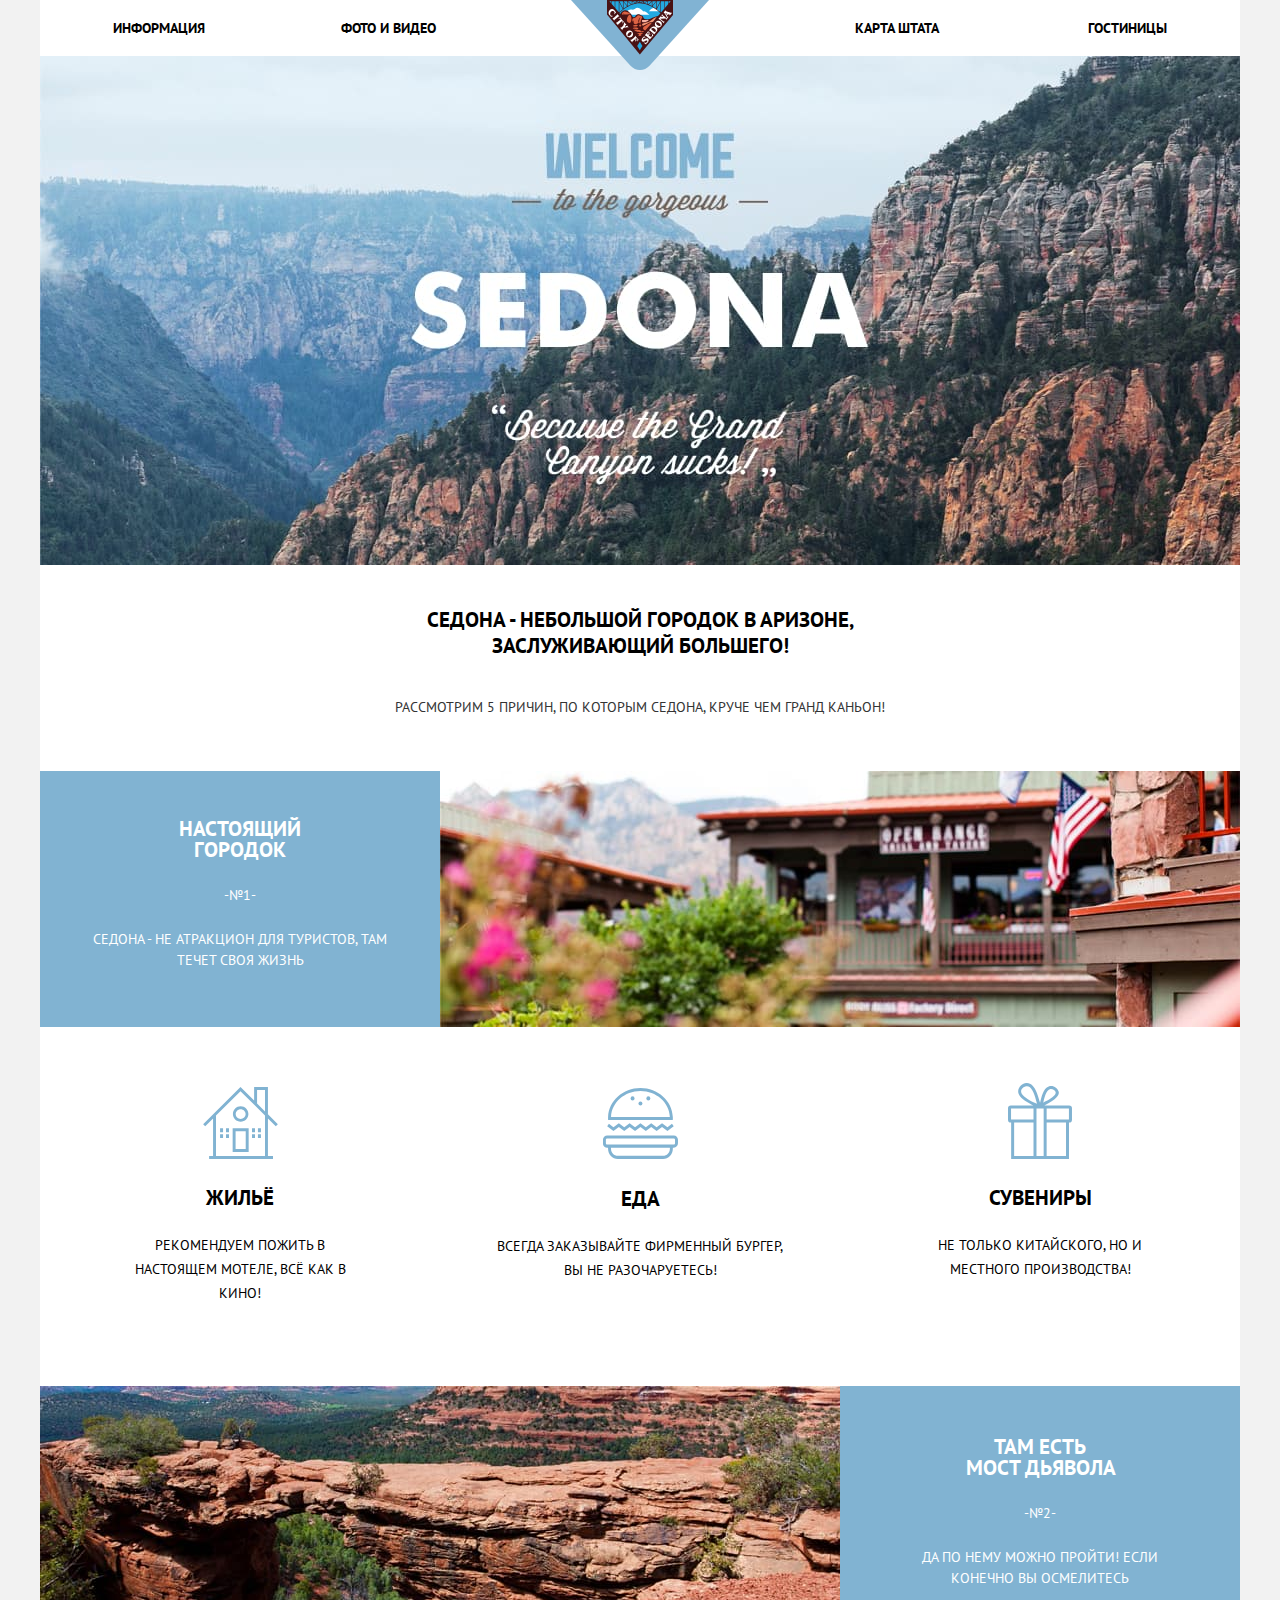
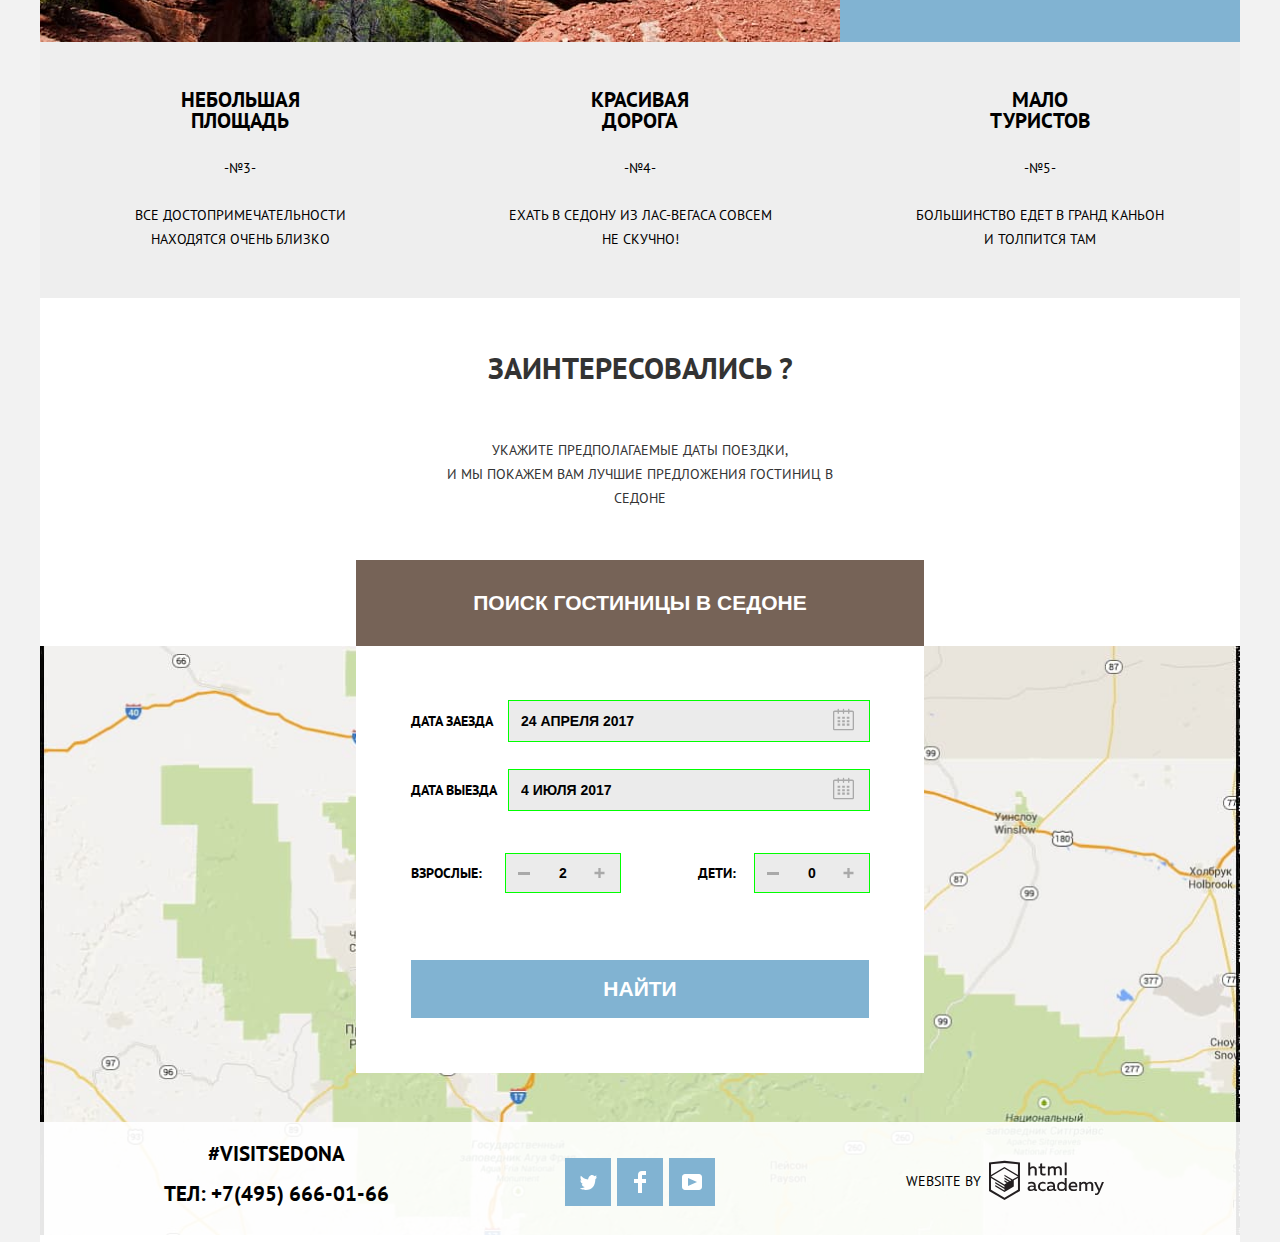
==== commit c61c415e: "Завершаем сетки" ====
--- a/index.html
+++ b/index.html
@@ -38,7 +38,7 @@
         <div class="city">
           <p class="subtitle-white true-city">Настоящий городок</p>
           <p class="text-white numero">-№1-</p>
-          <p class="text-white live-goes-on">Седона-не атракцион для туристов, там течет своя жизнь</p>
+          <p class="text-white live-goes-on">Седона - не атракцион для туристов, там течет своя жизнь</p>
         </div>
         <img src="img/city.jpg" width="800" height="256" alt="улица городка">
       </section>
@@ -103,25 +103,37 @@
           <p class="check-in">
             <label for="check-in-date">Дата заезда</label> 
             <input class="field-fill date" id="check-in-date" type="text" name="check-in" placeholder="24 апреля 2017">
-            <a href="#" class="calendar"><svg xmlns="http://www.w3.org/2000/svg" width="21" height="22" viewBox="0 0 21 22"><path d="M19.251 2.025h-2.845V.648c0-.381-.294-.689-.656-.689-.363 0-.656.308-.656.689v1.377h-3.938V.648c0-.381-.294-.689-.655-.689-.363 0-.657.308-.657.689v1.377H5.906V.648c0-.381-.294-.689-.656-.689-.363 0-.657.308-.657.689v1.377H1.75C.784 2.025 0 2.847 0 3.862v16.302C0 21.179.784 22 1.75 22h17.501c.966 0 1.749-.821 1.749-1.836V3.862c0-1.015-.783-1.837-1.749-1.837zm.437 18.139a.448.448 0 0 1-.437.459H1.75a.45.45 0 0 1-.438-.459V3.862a.45.45 0 0 1 .438-.459h2.844v1.378c0 .381.294.689.657.689.362 0 .656-.308.656-.689V3.403h3.938v1.378c0 .381.294.689.657.689.361 0 .655-.308.655-.689V3.403h3.938v1.378c0 .381.293.689.656.689.362 0 .656-.308.656-.689V3.403h2.845c.241 0 .437.206.437.459v16.302z"/><path d="M4.594 8.225h2.625v2.066H4.594zM4.594 11.668h2.625v2.067H4.594zM4.594 15.112h2.625v2.066H4.594zM9.188 15.112h2.625v2.066H9.188zM9.188 11.668h2.625v2.067H9.188zM9.188 8.225h2.625v2.066H9.188zM13.781 15.112h2.625v2.066h-2.625zM13.781 11.668h2.625v2.067h-2.625zM13.781 8.225h2.625v2.066h-2.625z"/></svg></a> 
+            <button type="button" class="calendar"><svg xmlns="http://www.w3.org/2000/svg" width="21" height="22" viewBox="0 0 21 22"><g fill="#a9a9a9"><path d="M19.251 2.025h-2.845V.648c0-.381-.294-.689-.656-.689-.363 0-.656.308-.656.689v1.377h-3.938V.648c0-.381-.294-.689-.655-.689-.363 0-.657.308-.657.689v1.377H5.906V.648c0-.381-.294-.689-.656-.689-.363 0-.657.308-.657.689v1.377H1.75C.784 2.025 0 2.847 0 3.862v16.302C0 21.179.784 22 1.75 22h17.501c.966 0 1.749-.821 1.749-1.836V3.862c0-1.015-.783-1.837-1.749-1.837zm.437 18.139a.448.448 0 0 1-.437.459H1.75a.45.45 0 0 1-.438-.459V3.862a.45.45 0 0 1 .438-.459h2.844v1.378c0 .381.294.689.657.689.362 0 .656-.308.656-.689V3.403h3.938v1.378c0 .381.294.689.657.689.361 0 .655-.308.655-.689V3.403h3.938v1.378c0 .381.293.689.656.689.362 0 .656-.308.656-.689V3.403h2.845c.241 0 .437.206.437.459v16.302z"/><path d="M4.594 8.225h2.625v2.066H4.594zM4.594 11.668h2.625v2.067H4.594zM4.594 15.112h2.625v2.066H4.594zM9.188 15.112h2.625v2.066H9.188zM9.188 11.668h2.625v2.067H9.188zM9.188 8.225h2.625v2.066H9.188zM13.781 15.112h2.625v2.066h-2.625zM13.781 11.668h2.625v2.067h-2.625zM13.781 8.225h2.625v2.066h-2.625z"/></g></svg></button> 
           </p>
           <p class="check-out">
             <label for="check-out-date">Дата выезда</label> 
             <input class="field-fill date" id="check-out-date" type="text" name="check-out" placeholder="4 июля 2017">
-            <a href="#" class="calendar-1"><svg xmlns="http://www.w3.org/2000/svg" width="21" height="22" viewBox="0 0 21 22"><path d="M19.251 2.025h-2.845V.648c0-.381-.294-.689-.656-.689-.363 0-.656.308-.656.689v1.377h-3.938V.648c0-.381-.294-.689-.655-.689-.363 0-.657.308-.657.689v1.377H5.906V.648c0-.381-.294-.689-.656-.689-.363 0-.657.308-.657.689v1.377H1.75C.784 2.025 0 2.847 0 3.862v16.302C0 21.179.784 22 1.75 22h17.501c.966 0 1.749-.821 1.749-1.836V3.862c0-1.015-.783-1.837-1.749-1.837zm.437 18.139a.448.448 0 0 1-.437.459H1.75a.45.45 0 0 1-.438-.459V3.862a.45.45 0 0 1 .438-.459h2.844v1.378c0 .381.294.689.657.689.362 0 .656-.308.656-.689V3.403h3.938v1.378c0 .381.294.689.657.689.361 0 .655-.308.655-.689V3.403h3.938v1.378c0 .381.293.689.656.689.362 0 .656-.308.656-.689V3.403h2.845c.241 0 .437.206.437.459v16.302z"/><path d="M4.594 8.225h2.625v2.066H4.594zM4.594 11.668h2.625v2.067H4.594zM4.594 15.112h2.625v2.066H4.594zM9.188 15.112h2.625v2.066H9.188zM9.188 11.668h2.625v2.067H9.188zM9.188 8.225h2.625v2.066H9.188zM13.781 15.112h2.625v2.066h-2.625zM13.781 11.668h2.625v2.067h-2.625zM13.781 8.225h2.625v2.066h-2.625z"/></svg></a> 
+            <button type="button" class="calendar"><svg xmlns="http://www.w3.org/2000/svg" width="21" height="22" viewBox="0 0 21 22"><g fill="#a9a9a9"><path d="M19.251 2.025h-2.845V.648c0-.381-.294-.689-.656-.689-.363 0-.656.308-.656.689v1.377h-3.938V.648c0-.381-.294-.689-.655-.689-.363 0-.657.308-.657.689v1.377H5.906V.648c0-.381-.294-.689-.656-.689-.363 0-.657.308-.657.689v1.377H1.75C.784 2.025 0 2.847 0 3.862v16.302C0 21.179.784 22 1.75 22h17.501c.966 0 1.749-.821 1.749-1.836V3.862c0-1.015-.783-1.837-1.749-1.837zm.437 18.139a.448.448 0 0 1-.437.459H1.75a.45.45 0 0 1-.438-.459V3.862a.45.45 0 0 1 .438-.459h2.844v1.378c0 .381.294.689.657.689.362 0 .656-.308.656-.689V3.403h3.938v1.378c0 .381.294.689.657.689.361 0 .655-.308.655-.689V3.403h3.938v1.378c0 .381.293.689.656.689.362 0 .656-.308.656-.689V3.403h2.845c.241 0 .437.206.437.459v16.302z"/><path d="M4.594 8.225h2.625v2.066H4.594zM4.594 11.668h2.625v2.067H4.594zM4.594 15.112h2.625v2.066H4.594zM9.188 15.112h2.625v2.066H9.188zM9.188 11.668h2.625v2.067H9.188zM9.188 8.225h2.625v2.066H9.188zM13.781 15.112h2.625v2.066h-2.625zM13.781 11.668h2.625v2.067h-2.625zM13.781 8.225h2.625v2.066h-2.625z"/></g></svg></button> 
           </p>
-          <div class="clientel">
+          <div class="clients">
             <p class="adults">
-              <label for="number-of-adults">Взрослые</label> 
-              <button type="button">+</button>
-              <input class="field-fill adults-field" id="number-of-adults" type="number" name="adults" placeholder="2">
-              <button type="button">-</button>  
+              <label for="number-of-adults">
+                Взрослые:
+                <button class="button-minus clients-button" type="button"><svg width="12" height="3" viewBox="0 0 12 3" fill="none" xmlns="http://www.w3.org/2000/svg">
+                  <g fill="#a9a9a9"><rect width="12" height="3"/></g>
+                  </svg></button>
+                <input class="field-fill adults-field" id="number-of-adults" type="number" name="adults" placeholder="2">
+                <button class="button-plus clients-button" type="button"><svg width="11" height="11" viewBox="0 0 11 11" fill="none" xmlns="http://www.w3.org/2000/svg">
+                  <g fill="#a9a9a9"><path fill-rule="evenodd" clip-rule="evenodd" d="M4.23086 6.76932V11H6.76932V6.76932H11V4.23086H6.76932V0H4.23085V4.23086H0V6.76932H4.23086Z"/>
+                  </g></svg></button>
+              </label> 
             </p>
             <p class="kids">
-              <label for="number-of-kids">Дети</label> 
-              <button type="button">-</button>   
-              <input class="field-fill adults-field" id="number-of-kids" type="number" name="kids" placeholder="0">
-              <button type="button">+</button>
+              <label for="number-of-kids">
+                Дети:
+                <button class="button-minus clients-button" type="button"><svg width="12" height="3" viewBox="0 0 12 3" fill="none" xmlns="http://www.w3.org/2000/svg">
+                  <g fill="#a9a9a9"><rect width="12" height="3"/></g>
+                  </svg></button> 
+                <input class="field-fill adults-field" id="number-of-kids" type="number" name="kids" placeholder="0">
+                <button class="button-plus clients-button" type="button"><svg width="11" height="11" viewBox="0 0 11 11" fill="none" xmlns="http://www.w3.org/2000/svg">
+                  <g fill="#a9a9a9"><path fill-rule="evenodd" clip-rule="evenodd" d="M4.23086 6.76932V11H6.76932V6.76932H11V4.23086H6.76932V0H4.23085V4.23086H0V6.76932H4.23086Z"/>
+                  </g></svg></button>
+              </label>
             </p>
           </div>
          </div> 
--- a/css/style.css
+++ b/css/style.css
@@ -1,6 +1,7 @@
 /* Variables */
 :root {
   --basic-black: #000000;
+  --basic-black-03: rgba(0, 0, 0, 0.3);
   --basic-white: #ffffff;
   --blue: #81B3D2;
   --medium-blue: #669EC0;
@@ -78,8 +79,9 @@
   padding-right: 55px;
 }
 
-.clientel {
-  display: flex;
+.clients {
+  display: flex;
+  justify-content: space-between;
   flex-wrap: nowrap;
   margin: 0;
   padding: 0;
@@ -103,9 +105,6 @@
   text-transform: uppercase;
   padding-left: 12px;
   border: 1px solid;
-  /* background: url(../img/calendar.svg);
-  background-repeat: no-repeat;
-  background-position: absolute; */
 }
 
 .adults-field {
@@ -119,6 +118,62 @@
   line-height: 26px;
   text-transform: uppercase;
   text-align: center;
+  position: relative; 
+}
+
+.adults-field::-webkit-inner-spin-button,
+.adults-field::-webkit-outer-spin-button {
+  -webkit-appearance: none;
+  appearance: none;
+  margin: 0;
+}{
+
+}
+
+.adults {
+  position: relative;
+}
+
+.kids {
+  position: relative;
+}
+
+.adults .adults-field {
+  margin-left: 20px;
+}
+
+.kids .adults-field {
+  margin-left: 15px;
+}
+
+.button-minus,
+.button-plus {
+  background-color: transparent;
+  border: none;
+  display: flex;
+  flex-direction: column;
+  align-items: center;
+  justify-content: center;
+  margin: 0;
+  width: 12px;
+  height: 12px;
+  position: absolute;
+  top: 50%;
+  transform: translateY(-50%);
+  z-index: 1;
+  outline: none;
+}
+
+
+
+.adults .button-minus,
+.kids .button-minus {
+  right: 90px;
+}
+
+.adults .button-plus,
+.kids .button-plus {
+  right: 15px;
 }
 
 .search {
@@ -156,21 +211,30 @@
 .check-in,
 .check-out {
   display: flex;
-  justify-content: center;
+  justify-content: space-between;
   align-items: center;
 }
 
 .calendar {
   position: absolute;
   right: 9px;
-  top: 8px;
-}
-
-
-.calendar-1 {
-  position: absolute;
-  right: 9px;
-  top: 8px;
+  top: 50%;
+  transform: translateY(-50%);
+  background-color: transparent;
+  border: none;
+  outline: none;
+}
+
+.calendar:hover g,
+.calendar:focus g,
+.clients-button:focus g,
+.clients-button:hover g {
+  fill: var(--basic-black);
+}
+
+.calendar:active g,
+.clients-button:active g {
+  fill: var(--blue);
 }
 
 .check-out {
@@ -238,7 +302,7 @@
 
 /* Main navigation style link */
 
-.menu:link {
+.menu {
   color: var(--basic-black);
 }
 
@@ -246,7 +310,7 @@
   color: var(--blue);
 }
 
-.menu:visited {
+.menu-on-page {
   color: var(--dark-silver);
 }
 
@@ -448,8 +512,9 @@
 .sort {
   display: flex;
   flex-direction: row;
-  padding-left: 46px;
-  margin: 0;
+  margin: 0;
+  margin-top: -8px;
+  margin-left: 47px;
   font-size: 12px;
   line-height: 18px;
   color: var(--basic-black);
@@ -460,6 +525,10 @@
   flex-direction: row;
   padding: 0;
   margin: 0;
+  margin-top: -6px;
+  font-family: PT Sans;
+  font-size: 12px;
+  line-height: 18px;
 }
 
 .option {
@@ -471,7 +540,9 @@
 }
 
 .sort-type {
-  margin-left: 32px;
+  margin: 0;
+  padding: 0;
+  margin-left: 33px;
 }
 
 .sort-rating {
@@ -491,6 +562,8 @@
   font-size: 21px;
   line-height: 26px;
   color: var(--basic-black);
+  margin-left: 73px;
+  margin-top: 14px;
 }
 
 /* Social button */
@@ -536,6 +609,8 @@
   font-size: 14px;
   line-height: 26px;
   color: var(--basic-black);
+  margin-left: -71px;
+  margin-top: -3px;
 }
 
 .academy:link path {
@@ -550,9 +625,8 @@
   fill: var(--metalic);
 }
 
-.option:link {
-  color: var(--basic-black);
-  opacity: 0.3;
+.option {
+  color: var(--basic-black-03);
   border-bottom: 1px dotted;
   border-color: var(--blue);
 }
@@ -572,6 +646,10 @@
   color: var(--blue);
   border: none;
 }
+.sort-price-active {
+  color: var(--blue);
+  border: none;
+}
 
 .hotel-name:link {
   color: var(--basic-black);
@@ -588,57 +666,76 @@
 
 /* up & down Narrows */
 
-.narrow:link path {
-  fill: var(--narrow-silver);
-}
-
-.narrow:hover path {
-  fill: var(--basic-black);
-}
-
-.narrow:active path {
-  fill: var(--blue);
-}
-
-.narrow:visited path {
-  fill: var(--blue);
-}
-
-.narrows {
+
+.arrows {
   list-style: none;
-  padding: 0;
-  display: flex;
+  display: flex;
+  justify-content: space-between;
   flex-direction: row;
   margin-left: auto;
+  padding: 0;
+}
+
+.arrows li:last-of-type {
+  margin-left: 12px
+}
+
+.arrows li {
+  margin-top: 2px;
+}
+
+.arrow path {
+  fill: var(--narrow-silver);
+}
+
+.arrow:hover path {
+  fill: var(--basic-black);
+}
+
+.arrow:active path {
+  fill: var(--blue);
+}
+
+.arrow-active path {
+  fill: var(--blue);
+}
+
+.arrow:visited path {
+  fill: var(--blue);
 }
 
 /* Buttons */
 .more-info {
   width: 110px;
-  min-height: 27px;
   color: var(--basic-white);
   background-color: var(--blue);
 }
 
-.show-button {
-  font-size: 14px;
-  line-height: 21px;
+.show-button {    
+  font-family: "PT Sans", Arial, sans-serif;
+  text-transform: uppercase;
+  font-size: 14px;
+  line-height: 20px;
   width: 137px;
   min-height: 36px;
   margin: 0;
   padding: 0;
-  margin-top: 33px;
+  margin-top: 34px;
   color: var(--basic-white);
-  border: 2px solid;
-  border-color: var(--basic-white);
+  box-shadow: inset 0 0 0 2px var(--basic-white);
+  border: none;
   border-radius: 2px;
   background: none;
+  margin-left: -7px;
+  display: flex;
+  flex-direction: column;
+  align-items: center;
+  justify-content: center;
 }
 
 .price-button {
   display: flex;
   justify-content: center;
-  /* margin: 0 auto; */
 }
 
 .show-button:hover {
@@ -655,15 +752,15 @@
 
 .check-text {
   position: relative;
-  padding-left: 40px;
+  padding-left: 42px;
 }
 
 .infrastructure li {
-  margin-top: 25px;
+  margin-top: 23px;
 }
 
 .living-type li {
-  margin-top: 25px; 
+  margin-top: 23px; 
 }
 
 .check-text::after {
@@ -699,15 +796,19 @@
   min-width: 142px;
   color: var(--basic-white);
   background-color: var(--brown);
-  margin-left: 6px;
+  margin-left: 2px;
 }
 
 .mark {
-  margin-top: 15px;
+  margin-top: 12px;
   font-weight: 700;
   font-size: 14px;
+  font-family: PT Sans;
   line-height: 21px;
   color: var(--basic-white);
+  border: none;
+  min-height: 27px;
+  text-transform: uppercase;
 }  
 
 .more-info:hover {
@@ -766,34 +867,38 @@
 
 /* Main navigation */
 
-.site-navigation li {
-  width: 20%;
-  text-align: center;
-  box-sizing: border-box; 
-}
-
-/* Main navigation */
-
 .site-navigation {
+  display: grid;
+  grid-template-columns: minmax(min-content, 228px) minmax(min-content, 1fr) minmax(min-content, 1fr) minmax(min-content, 228px);
   list-style: none;
   font-weight: 700;
   font-size: 14px;
   line-height: 26px;
   color: var(--basic-black);
-  width: 100%;
+  width: auto;
   margin: 0;
   padding: 0;
   list-style: none;
   padding-top: 15px;
   padding-bottom: 15px;
-  display: flex;
-  flex-wrap: wrap;
-}
-
-.site-navigation li:nth-child(4n+2) {
-  margin-right: 20%;
-}
-
+  margin: 0 73px;
+  box-sizing: border-box;
+}
+
+/* Main navigation */
+
+.site-navigation li {
+  text-align: center;
+  box-sizing: border-box; 
+}
+
+.site-navigation li:nth-child(1n), .site-navigation li:nth-child(2n) {
+  text-align: left;
+}
+
+.site-navigation li:nth-child(3n), .site-navigation li:nth-child(4n) {
+  text-align: right;
+}
 .main-poster {
   position: relative;
 }
@@ -807,7 +912,7 @@
 
 .wonderful-sedona p {
   margin: 0 auto;
-  margin-top: 42px;
+  margin-top: 35px;
   max-width: 519px; 
 }
 
@@ -890,7 +995,8 @@
 }
 
 .visit {
-  margin-bottom: 9px;
+  margin-top: -16px;
+  margin-left: 73px;
 }
 
 .search-bar {
@@ -900,8 +1006,8 @@
   align-items: center;
   padding-left: 73px;
   padding-right: 73px;
-  padding-top: 29px;
-  padding-bottom: 31px;
+  padding-top: 17px;
+  padding-bottom: 17px;
   margin: 0;
 }
 
@@ -932,10 +1038,11 @@
   display: flex;
   flex-direction: row;
   padding-top: 26px;
-  padding-bottom: 32px;
+  padding-bottom: 29px;
   padding-left: 72px;
   padding-right: 73px;
   background: url(../img/background.jpg);
+  background-repeat: no-repeat;
 }
 
 .amenities {
@@ -948,6 +1055,7 @@
   border: none;
   margin: 0;
   padding: 0;
+  margin-left: 25px;
 }
 
 .infrastructure {
@@ -971,37 +1079,54 @@
 }
 
 .min-price {
-  position: absolute;
-  top: 6px;
-  left: 52px;
-  padding-right: 39px;
-  border-right: 2px solid var(--basic-white);
-}
-
-.max-price {
-  position: absolute;
-  top: 6px;
-  left: 198px;
-}
-/* ??? */
-.rating-number[type=number] {
-  -webkit-appearance: none;
-  margin: 0;
+  display: flex;
+  justify-content: center;
+  align-items: center;
+  width: 50%;
+  margin-left: 20px;
+}
+
+.max-price { 
+  display: flex;
+  justify-content: center;
+  align-items: center;
+  width: 50%;
 }
 
 .controls {
   display: flex;
-  position: relative;
   height: 36px;
   margin-top: 10px;
-  border: 2px solid var(--basic-white);
+  box-shadow: inset 0 0 0 2px var(--basic-white);
+  border-radius: 2px;
+  position: relative;
+}
+
+.controls::after {
+  position: absolute;
+  content: "";
+  height: 22px;
+  width: 2px;
+  background-color: var(--basic-white);
+  left: 50%;
+  top: 50%;
+  transform: translateY(-50%);
 }
 
 
 .controls input {
   border: none;
   background-color: transparent;
-  text-transform: uppercase;
+  padding: 0;
+  margin-left: 5px;
+  font-family: "PT Sans", Arial, sans-serif;
+}
+
+.controls input::-webkit-inner-spin-button,
+.controls input::-webkit-outer-spin-button {
+  -webkit-appearance: none;
+  appearance: none;
+  margin: 0;
 }
 
 .controls input::placeholder {
@@ -1098,6 +1223,10 @@
   color: var(--light-black);
 }
 
+.place .price {
+  margin-left: -3px;
+}
+
 .housing {
   padding-top: 30px;
   padding-bottom: 30px;
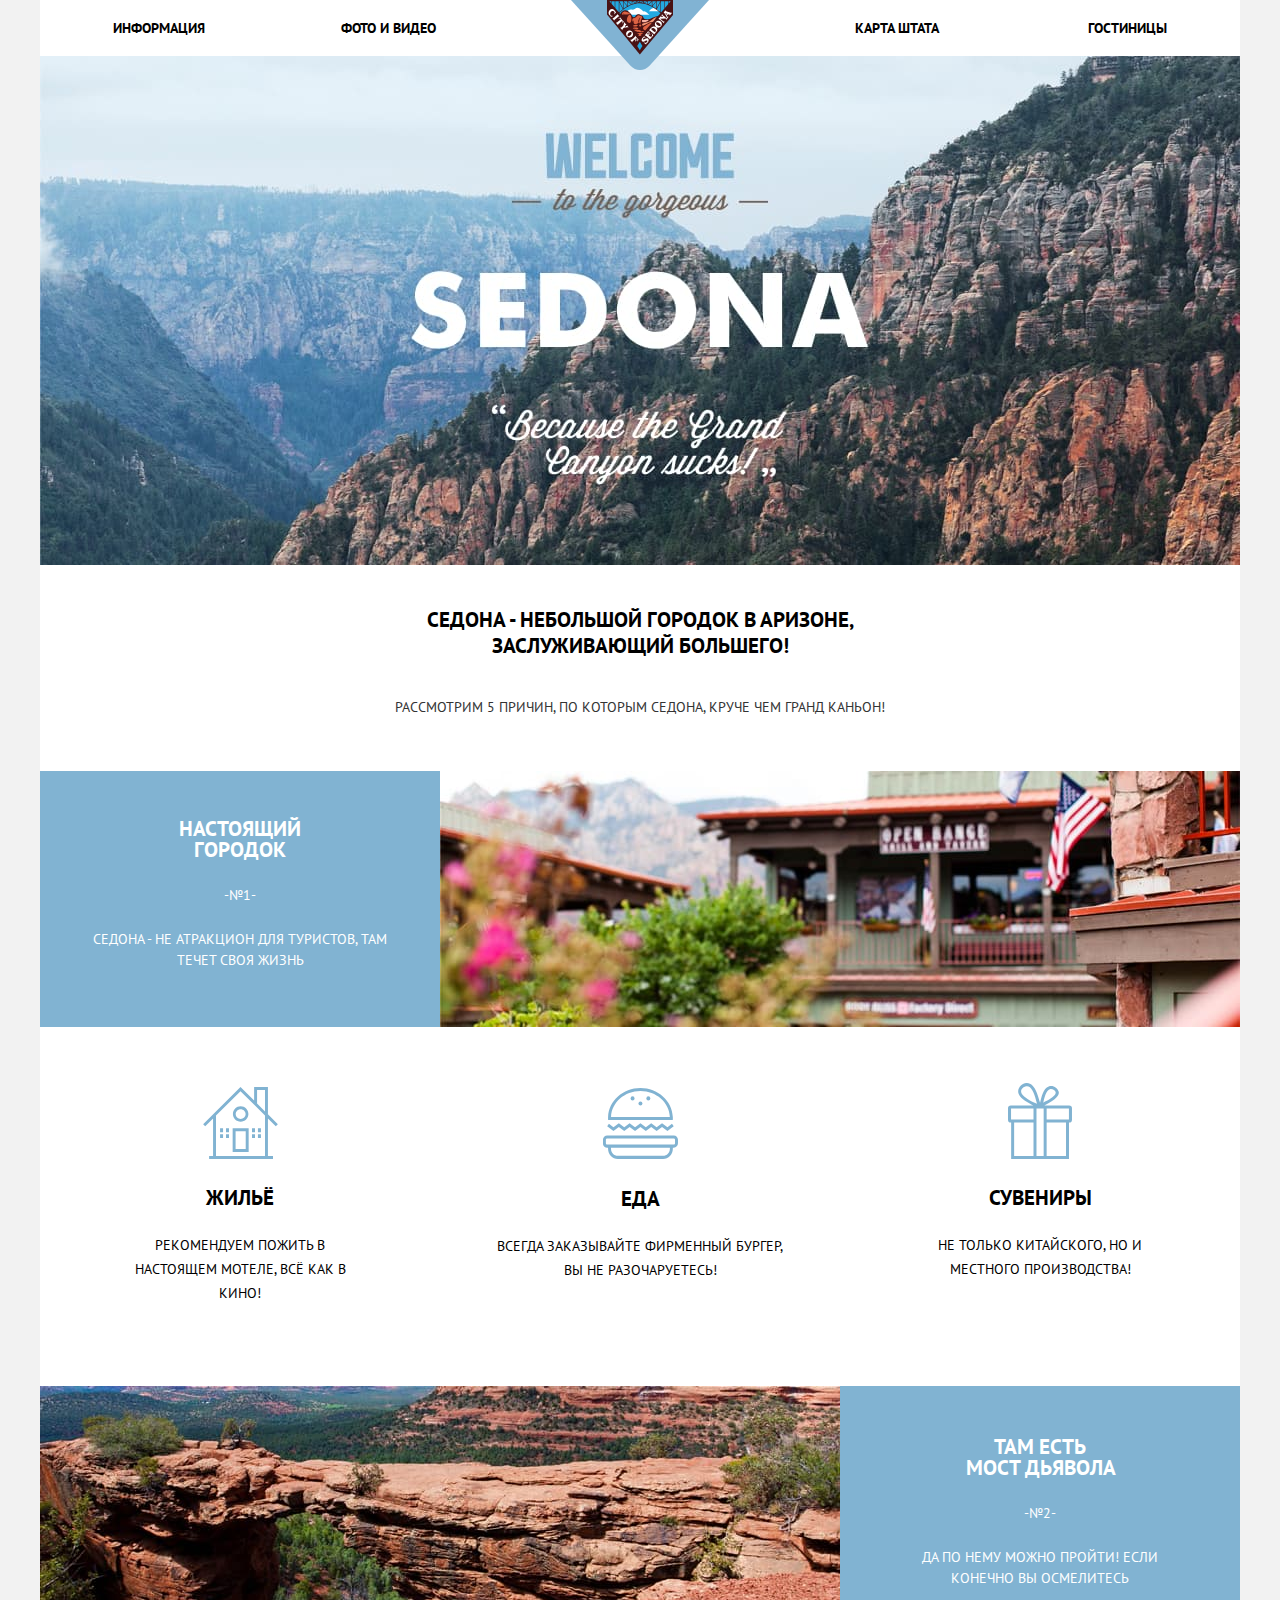
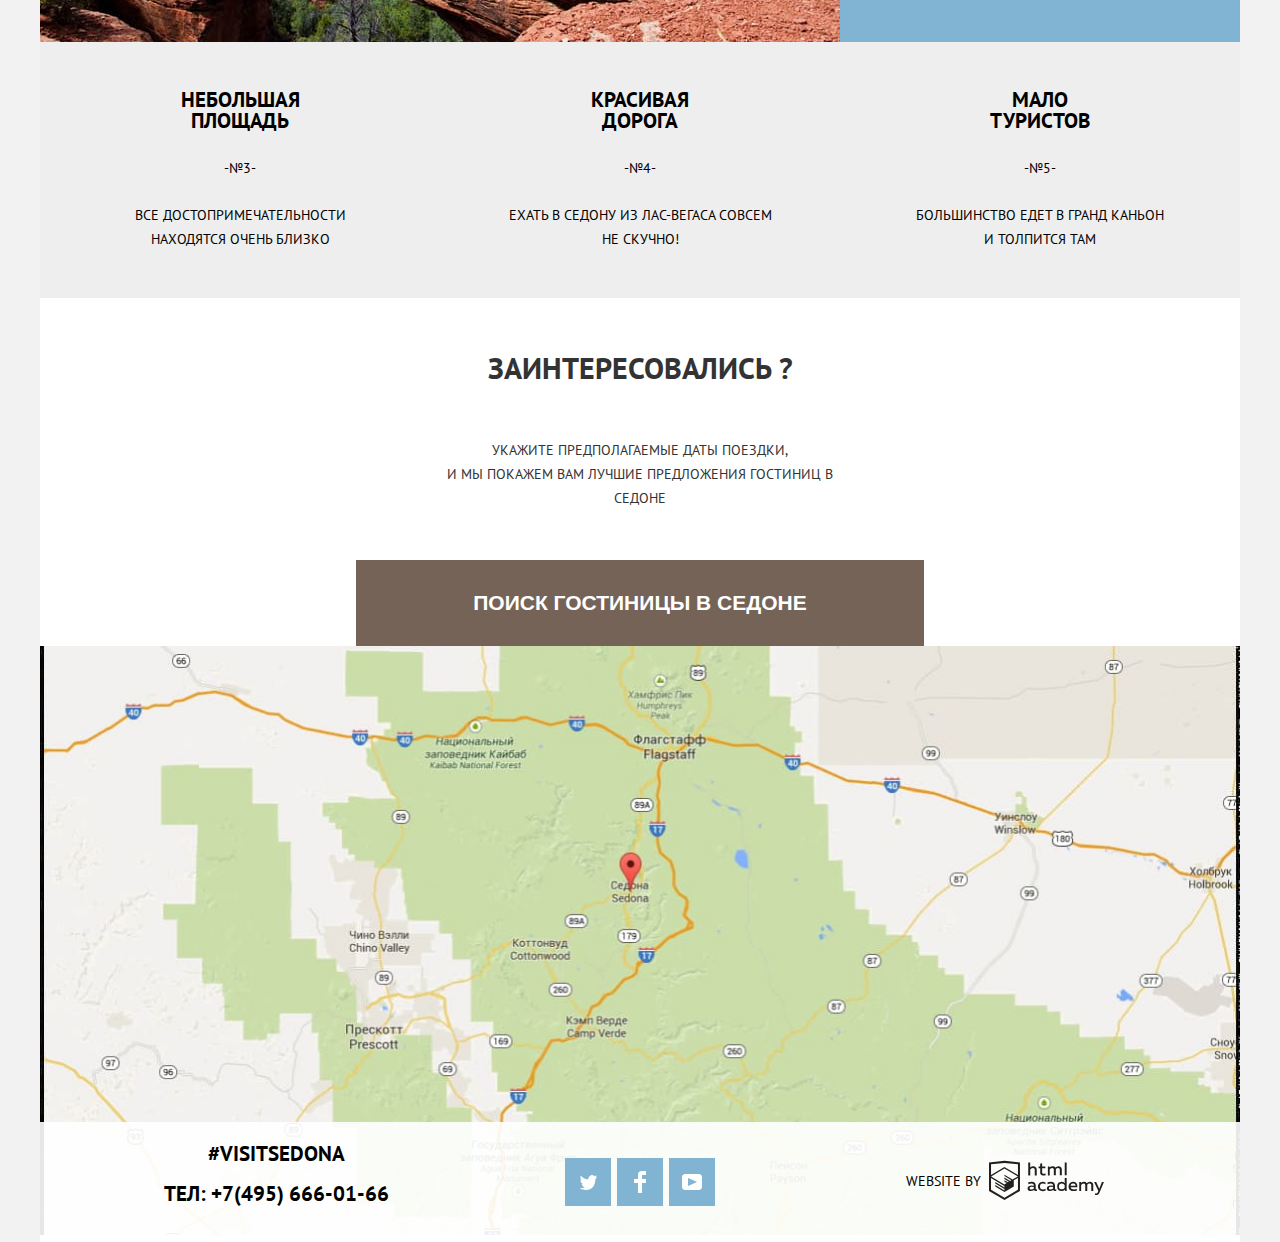
==== commit 788a7bfb: "дополнения" ====
--- a/index.html
+++ b/index.html
@@ -95,52 +95,54 @@
             </p>
       </section>
       <!-- Booking form -->
-      <button class="search hotel-search" type="button"><span>Поиск гостиницы в седоне</span></button>
-      <section class="form">
-       <div class="form-container"> 
-        <form class="forma" action="https://echo.htmlacademy.ru" method="post">
-          <div class="form-content">
-          <p class="check-in">
-            <label for="check-in-date">Дата заезда</label> 
-            <input class="field-fill date" id="check-in-date" type="text" name="check-in" placeholder="24 апреля 2017">
-            <button type="button" class="calendar"><svg xmlns="http://www.w3.org/2000/svg" width="21" height="22" viewBox="0 0 21 22"><g fill="#a9a9a9"><path d="M19.251 2.025h-2.845V.648c0-.381-.294-.689-.656-.689-.363 0-.656.308-.656.689v1.377h-3.938V.648c0-.381-.294-.689-.655-.689-.363 0-.657.308-.657.689v1.377H5.906V.648c0-.381-.294-.689-.656-.689-.363 0-.657.308-.657.689v1.377H1.75C.784 2.025 0 2.847 0 3.862v16.302C0 21.179.784 22 1.75 22h17.501c.966 0 1.749-.821 1.749-1.836V3.862c0-1.015-.783-1.837-1.749-1.837zm.437 18.139a.448.448 0 0 1-.437.459H1.75a.45.45 0 0 1-.438-.459V3.862a.45.45 0 0 1 .438-.459h2.844v1.378c0 .381.294.689.657.689.362 0 .656-.308.656-.689V3.403h3.938v1.378c0 .381.294.689.657.689.361 0 .655-.308.655-.689V3.403h3.938v1.378c0 .381.293.689.656.689.362 0 .656-.308.656-.689V3.403h2.845c.241 0 .437.206.437.459v16.302z"/><path d="M4.594 8.225h2.625v2.066H4.594zM4.594 11.668h2.625v2.067H4.594zM4.594 15.112h2.625v2.066H4.594zM9.188 15.112h2.625v2.066H9.188zM9.188 11.668h2.625v2.067H9.188zM9.188 8.225h2.625v2.066H9.188zM13.781 15.112h2.625v2.066h-2.625zM13.781 11.668h2.625v2.067h-2.625zM13.781 8.225h2.625v2.066h-2.625z"/></g></svg></button> 
-          </p>
-          <p class="check-out">
-            <label for="check-out-date">Дата выезда</label> 
-            <input class="field-fill date" id="check-out-date" type="text" name="check-out" placeholder="4 июля 2017">
-            <button type="button" class="calendar"><svg xmlns="http://www.w3.org/2000/svg" width="21" height="22" viewBox="0 0 21 22"><g fill="#a9a9a9"><path d="M19.251 2.025h-2.845V.648c0-.381-.294-.689-.656-.689-.363 0-.656.308-.656.689v1.377h-3.938V.648c0-.381-.294-.689-.655-.689-.363 0-.657.308-.657.689v1.377H5.906V.648c0-.381-.294-.689-.656-.689-.363 0-.657.308-.657.689v1.377H1.75C.784 2.025 0 2.847 0 3.862v16.302C0 21.179.784 22 1.75 22h17.501c.966 0 1.749-.821 1.749-1.836V3.862c0-1.015-.783-1.837-1.749-1.837zm.437 18.139a.448.448 0 0 1-.437.459H1.75a.45.45 0 0 1-.438-.459V3.862a.45.45 0 0 1 .438-.459h2.844v1.378c0 .381.294.689.657.689.362 0 .656-.308.656-.689V3.403h3.938v1.378c0 .381.294.689.657.689.361 0 .655-.308.655-.689V3.403h3.938v1.378c0 .381.293.689.656.689.362 0 .656-.308.656-.689V3.403h2.845c.241 0 .437.206.437.459v16.302z"/><path d="M4.594 8.225h2.625v2.066H4.594zM4.594 11.668h2.625v2.067H4.594zM4.594 15.112h2.625v2.066H4.594zM9.188 15.112h2.625v2.066H9.188zM9.188 11.668h2.625v2.067H9.188zM9.188 8.225h2.625v2.066H9.188zM13.781 15.112h2.625v2.066h-2.625zM13.781 11.668h2.625v2.067h-2.625zM13.781 8.225h2.625v2.066h-2.625z"/></g></svg></button> 
-          </p>
-          <div class="clients">
-            <p class="adults">
-              <label for="number-of-adults">
-                Взрослые:
-                <button class="button-minus clients-button" type="button"><svg width="12" height="3" viewBox="0 0 12 3" fill="none" xmlns="http://www.w3.org/2000/svg">
-                  <g fill="#a9a9a9"><rect width="12" height="3"/></g>
-                  </svg></button>
-                <input class="field-fill adults-field" id="number-of-adults" type="number" name="adults" placeholder="2">
-                <button class="button-plus clients-button" type="button"><svg width="11" height="11" viewBox="0 0 11 11" fill="none" xmlns="http://www.w3.org/2000/svg">
-                  <g fill="#a9a9a9"><path fill-rule="evenodd" clip-rule="evenodd" d="M4.23086 6.76932V11H6.76932V6.76932H11V4.23086H6.76932V0H4.23085V4.23086H0V6.76932H4.23086Z"/>
-                  </g></svg></button>
-              </label> 
+      <div class="booking-form">
+        <button class="search hotel-search" type="button"><span>Поиск гостиницы в седоне</span></button>
+        <section class="form">
+        <div class="form-container"> 
+          <form class="forma" action="https://echo.htmlacademy.ru" method="post">
+            <div class="form-content">
+            <p class="check-in">
+              <label for="check-in-date">Дата заезда</label> 
+              <input class="field-fill date" id="check-in-date" type="text" name="check-in" placeholder="24 апреля 2017">
+              <button type="button" class="calendar"><svg xmlns="http://www.w3.org/2000/svg" width="21" height="22" viewBox="0 0 21 22"><g fill="#a9a9a9"><path d="M19.251 2.025h-2.845V.648c0-.381-.294-.689-.656-.689-.363 0-.656.308-.656.689v1.377h-3.938V.648c0-.381-.294-.689-.655-.689-.363 0-.657.308-.657.689v1.377H5.906V.648c0-.381-.294-.689-.656-.689-.363 0-.657.308-.657.689v1.377H1.75C.784 2.025 0 2.847 0 3.862v16.302C0 21.179.784 22 1.75 22h17.501c.966 0 1.749-.821 1.749-1.836V3.862c0-1.015-.783-1.837-1.749-1.837zm.437 18.139a.448.448 0 0 1-.437.459H1.75a.45.45 0 0 1-.438-.459V3.862a.45.45 0 0 1 .438-.459h2.844v1.378c0 .381.294.689.657.689.362 0 .656-.308.656-.689V3.403h3.938v1.378c0 .381.294.689.657.689.361 0 .655-.308.655-.689V3.403h3.938v1.378c0 .381.293.689.656.689.362 0 .656-.308.656-.689V3.403h2.845c.241 0 .437.206.437.459v16.302z"/><path d="M4.594 8.225h2.625v2.066H4.594zM4.594 11.668h2.625v2.067H4.594zM4.594 15.112h2.625v2.066H4.594zM9.188 15.112h2.625v2.066H9.188zM9.188 11.668h2.625v2.067H9.188zM9.188 8.225h2.625v2.066H9.188zM13.781 15.112h2.625v2.066h-2.625zM13.781 11.668h2.625v2.067h-2.625zM13.781 8.225h2.625v2.066h-2.625z"/></g></svg></button> 
             </p>
-            <p class="kids">
-              <label for="number-of-kids">
-                Дети:
-                <button class="button-minus clients-button" type="button"><svg width="12" height="3" viewBox="0 0 12 3" fill="none" xmlns="http://www.w3.org/2000/svg">
-                  <g fill="#a9a9a9"><rect width="12" height="3"/></g>
-                  </svg></button> 
-                <input class="field-fill adults-field" id="number-of-kids" type="number" name="kids" placeholder="0">
-                <button class="button-plus clients-button" type="button"><svg width="11" height="11" viewBox="0 0 11 11" fill="none" xmlns="http://www.w3.org/2000/svg">
-                  <g fill="#a9a9a9"><path fill-rule="evenodd" clip-rule="evenodd" d="M4.23086 6.76932V11H6.76932V6.76932H11V4.23086H6.76932V0H4.23085V4.23086H0V6.76932H4.23086Z"/>
-                  </g></svg></button>
-              </label>
+            <p class="check-out">
+              <label for="check-out-date">Дата выезда</label> 
+              <input class="field-fill date" id="check-out-date" type="text" name="check-out" placeholder="4 июля 2017">
+              <button type="button" class="calendar"><svg xmlns="http://www.w3.org/2000/svg" width="21" height="22" viewBox="0 0 21 22"><g fill="#a9a9a9"><path d="M19.251 2.025h-2.845V.648c0-.381-.294-.689-.656-.689-.363 0-.656.308-.656.689v1.377h-3.938V.648c0-.381-.294-.689-.655-.689-.363 0-.657.308-.657.689v1.377H5.906V.648c0-.381-.294-.689-.656-.689-.363 0-.657.308-.657.689v1.377H1.75C.784 2.025 0 2.847 0 3.862v16.302C0 21.179.784 22 1.75 22h17.501c.966 0 1.749-.821 1.749-1.836V3.862c0-1.015-.783-1.837-1.749-1.837zm.437 18.139a.448.448 0 0 1-.437.459H1.75a.45.45 0 0 1-.438-.459V3.862a.45.45 0 0 1 .438-.459h2.844v1.378c0 .381.294.689.657.689.362 0 .656-.308.656-.689V3.403h3.938v1.378c0 .381.294.689.657.689.361 0 .655-.308.655-.689V3.403h3.938v1.378c0 .381.293.689.656.689.362 0 .656-.308.656-.689V3.403h2.845c.241 0 .437.206.437.459v16.302z"/><path d="M4.594 8.225h2.625v2.066H4.594zM4.594 11.668h2.625v2.067H4.594zM4.594 15.112h2.625v2.066H4.594zM9.188 15.112h2.625v2.066H9.188zM9.188 11.668h2.625v2.067H9.188zM9.188 8.225h2.625v2.066H9.188zM13.781 15.112h2.625v2.066h-2.625zM13.781 11.668h2.625v2.067h-2.625zM13.781 8.225h2.625v2.066h-2.625z"/></g></svg></button> 
             </p>
-          </div>
-         </div> 
-          <button class="find search" type="submit"><span>Найти</span></button>
-        </form>
-       </div> 
-      </section>    
+            <div class="clients">
+              <p class="adults">
+                <label for="number-of-adults">
+                  Взрослые:
+                  <button class="button-minus clients-button" type="button"><svg width="12" height="3" viewBox="0 0 12 3" fill="none" xmlns="http://www.w3.org/2000/svg">
+                    <g fill="#a9a9a9"><rect width="12" height="3"/></g>
+                    </svg></button>
+                  <input class="field-fill adults-field" id="number-of-adults" type="number" name="adults" placeholder="2">
+                  <button class="button-plus clients-button" type="button"><svg width="11" height="11" viewBox="0 0 11 11" fill="none" xmlns="http://www.w3.org/2000/svg">
+                    <g fill="#a9a9a9"><path fill-rule="evenodd" clip-rule="evenodd" d="M4.23086 6.76932V11H6.76932V6.76932H11V4.23086H6.76932V0H4.23085V4.23086H0V6.76932H4.23086Z"/>
+                    </g></svg></button>
+                </label> 
+              </p>
+              <p class="kids">
+                <label for="number-of-kids">
+                  Дети:
+                  <button class="button-minus clients-button" type="button"><svg width="12" height="3" viewBox="0 0 12 3" fill="none" xmlns="http://www.w3.org/2000/svg">
+                    <g fill="#a9a9a9"><rect width="12" height="3"/></g>
+                    </svg></button> 
+                  <input class="field-fill adults-field" id="number-of-kids" type="number" name="kids" placeholder="0">
+                  <button class="button-plus clients-button" type="button"><svg width="11" height="11" viewBox="0 0 11 11" fill="none" xmlns="http://www.w3.org/2000/svg">
+                    <g fill="#a9a9a9"><path fill-rule="evenodd" clip-rule="evenodd" d="M4.23086 6.76932V11H6.76932V6.76932H11V4.23086H6.76932V0H4.23085V4.23086H0V6.76932H4.23086Z"/>
+                    </g></svg></button>
+                </label>
+              </p>
+            </div>
+          </div> 
+            <button class="find search" type="submit"><span>Найти</span></button>
+          </form>
+        </div> 
+        </section> 
+    </div>   
        
     </main>
   <section class="map">
@@ -180,5 +182,6 @@
       </section>
     </footer>
   </section> 
+  <script src="js/script.js"></script>
   </body>
 </html>
--- a/css/style.css
+++ b/css/style.css
@@ -27,6 +27,24 @@
   --input-color: #EBEBEB;
 }
 
+@keyframes slide {
+  0% {
+    transform: translate(-50%, -150%);
+    /* opacity: 0;
+    z-index: -1; */
+  }
+
+  60% {
+    /* z-index: -1; */
+  }
+
+  100% {
+    transform: translateX(-50%);
+    z-index: 3;
+  }
+}
+
+
 body {
   min-width: 1200px;
   margin: 0 auto;
@@ -51,7 +69,13 @@
 
 /* Form */
 
-.form {
+.booking-form {
+  overflow: hidden;
+
+}
+
+.hotel-search {
+  z-index: 2;
   position: relative;
 }
 
@@ -61,9 +85,25 @@
   left: 50%;
   transform: translateX(-50%);
   position: absolute;
-  z-index: 1;
+  z-index: -1;
   background-color: var(--basic-white);
-}
+  opacity: 0;
+  pointer-events: none;
+  /* height: 0; */
+  overflow: hidden;
+}
+
+.form-active {
+  animation-name: slide;
+  animation-duration: 1s;
+  opacity: 1;
+  pointer-events: auto;
+  /* height: 395px;
+  transition: height 2s; */
+  z-index: 3;
+  overflow: hidden;
+}
+
 
 .form-container {
   width: 568px;
@@ -126,8 +166,6 @@
   -webkit-appearance: none;
   appearance: none;
   margin: 0;
-}{
-
 }
 
 .adults {
